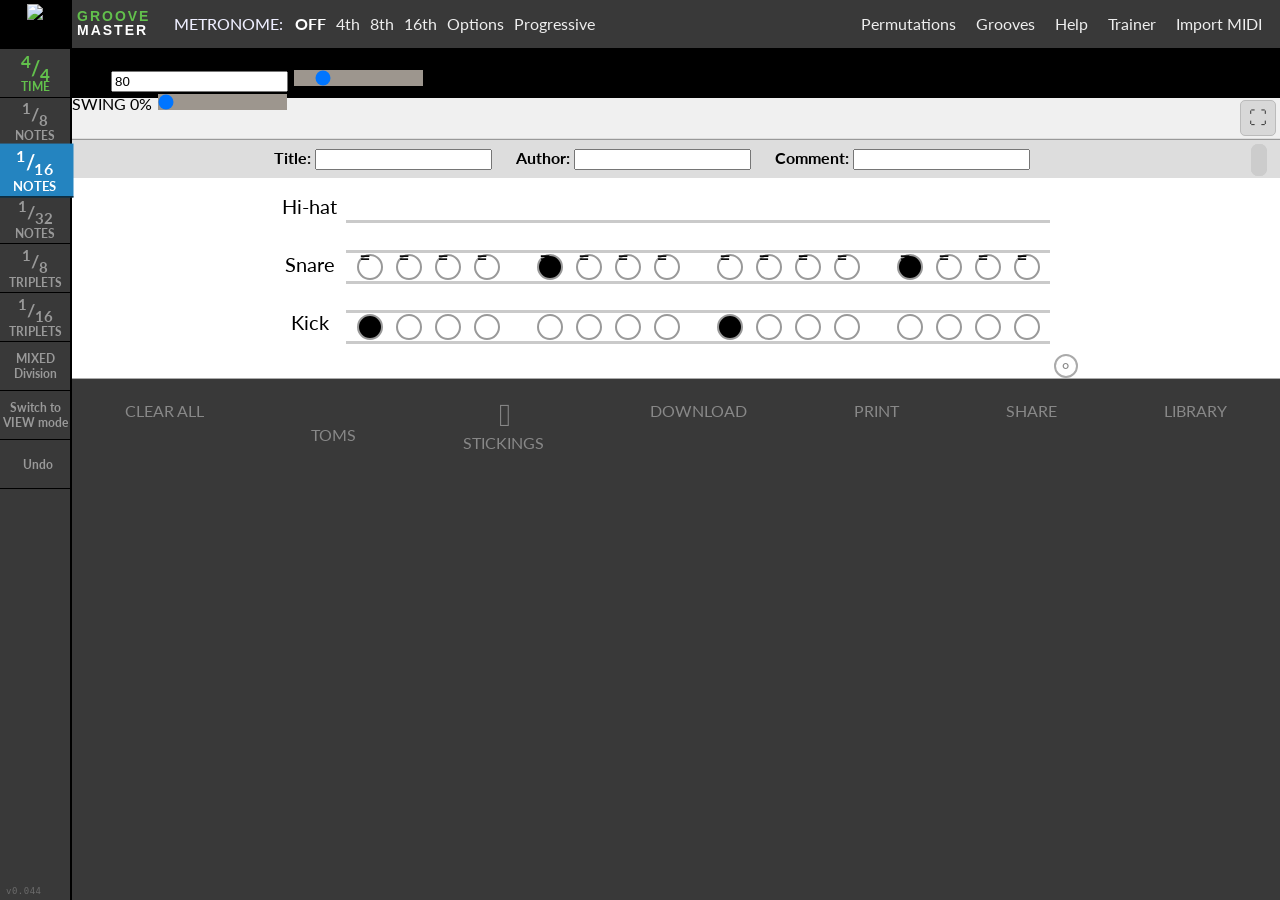
==== index.html @ 9c5792a3 "v0.044 - A-B button now visible next to close button" ====
<!DOCTYPE html>
<html unused_manifest="gscribe.manifest">
	<!-- HTML for the Groove Writer part of the Groove Scribe HTML application -->
	<!--Copyright 2015-2020 Lou Montulli, Mike Johnston  GPL V2.0 Please See LICENSE.txt for more details -->

    <head>
	<meta name="viewport" content="width=device-width, initial-scale=1.0">
		<title>Groove Scribe</title>

		<meta name="apple-mobile-web-app-capable" content="yes">
		<meta name="mobile-web-app-capable" content="yes">
		<link rel="icon" sizes="192x192" href="images/gscribe-icon-192.png">
		<link rel="icon" sizes="96x96" href="images/gscribe-icon-96.png">
		<link rel="apple-touch-icon" href="images/apple-touch-icon.png">

		<!--meta property="og:image" content="https://mikeslessons.com/groove/images/GScribe_Logo_on_orange.png"> -->
		<meta property="og:description" content="Groove Scribe allows drummers to easily create grooves, listen, share, print sheet music, and more. Use the Groove Scribe to create new grooves, figure out the groove to your favorite song, or write down the groove to your latest tune."/>
		<meta property="og:site_name" content="GrooveScribe at MikesLessons.com"/>

		<script>
			document.write('<meta property="og:image" content="https://gscribe-png-image.herokuapp.com/' + window.location.search + '">');
		</script>
		<meta property="og:image" content="https://mikeslessons.com/groove/images/GScribe_Logo_on_orange.png">

		<link rel="stylesheet" type="text/css" href="font-awesome/4.7.0/css/font-awesome.min.css">
		<link rel="stylesheet" type="text/css" href="css/share-button.min.css">
	    <link rel="stylesheet" type="text/css" href="css/groove_writer_orange.css">
		<link rel="stylesheet" type="text/css" href="css/groove_display_orange.css">
	<link rel="stylesheet" type="text/css" href="css/mobile_responsive.css">
	<link rel="stylesheet" type="text/css" href="css/groove_library.css">
	<link rel="stylesheet" type="text/css" href="css/ab_loop.css">
	<link rel="stylesheet" type="text/css" href="css/progressive_metro.css">
	<link rel="stylesheet" type="text/css" href="css/drum_trainer.css">
	<link rel="stylesheet" type="text/css" href="css/midi_import.css">
		<link href='https://fonts.googleapis.com/css?family=Lato:400,700,300' rel='stylesheet' type='text/css'>

		<!--   Other peoples JS libraries    -->
		<!-- <script src="./MIDI.js/js/MIDI/MIDI.JS.min.js" type="text/javascript"></script> -->
		<script src="./MIDI.js/js/MIDI/AudioDetect.js" type="text/javascript"></script>
		<script src="./MIDI.js/js/MIDI/LoadPlugin.js" type="text/javascript"></script>
		<script src="./MIDI.js/js/MIDI/Plugin.js" type="text/javascript"></script>
		<script src="./MIDI.js/js/MIDI/Player.js" type="text/javascript"></script>
		<script src="./MIDI.js/inc/DOMLoader.XMLHttp.js" type="text/javascript"></script>
		<script src="./MIDI.js/inc/jasmid/stream.js"></script>
		<script src="./MIDI.js/inc/jasmid/midifile.js"></script>
		<script src="./MIDI.js/inc/jasmid/replayer.js"></script>
		<script src="./MIDI.js/inc/Base64.js"></script>
		<script src="./MIDI.js/inc/base64binary.js"></script>

		<!-- script to render ABC to an SVG image -->
		<script type="text/javascript" src="./js/abc2svg-1.js"></script>

		<!-- script to convert SVG to PNGs for download -->
		<script type="text/javascript" src="./js/pablo.min.js"></script>

		<!-- script for sharing to social sites -->
		<script src="js/share-button.min.js"></script>


		<!-- Minified version: <script src="./js/groove_writer.min.js" type="text/javascript"></script> -->

		<!-- jsmidgen for generating a midi file -->
		<script src="./js/jsmidgen.js" type="text/javascript"></script>
		<!--   our custom JS  -->
		<script src="js/groove_writer.js"></script>
		<script src="js/groove_utils.js"></script>
		<script src="js/grooves.js"></script>
	<script src="js/better_sounds.js"></script>
	<script src="js/groove_library.js"></script>
	<script src="js/ab_loop.js"></script>
	<script src="js/progressive_metro.js"></script>
	<script src="js/drum_trainer.js"></script>
	<script src="js/midi_import.js"></script>

		<script type="text/javascript">
			/*jslint browser:true evil:true on:true */
			/*global GrooveWriter, grooves */
			// instantiate a global instance of the GrooveWriterClass.    This page only uses one
			var myGrooveWriter = new GrooveWriter();
			if (myGrooveWriter.myGrooveUtils.grooveDBAuthoring) {
				document.write('<link rel="stylesheet" type="text/css" href="css/grooveDB_authoring.css">');
			}
			if (myGrooveWriter.myGrooveUtils.debugMode) {
				document.write('<link rel="stylesheet" type="text/css" href="css/groove_debug.css">');
			}
		</script>

    </head>
    <body>

	<div id="GrooveWriter">
		<div class="nonPrintable">
			<div id="LeftHandNav">
				<span id="divisionButtonContainer">
					<span id="logoInSubdivision" class="left-button-content"><img src="images/GScribe_Logo_lone_g.svg"></span>
					<span class="left-button edit-block" id="timeLabel" onclick="myGrooveWriter.timeSigPopupOpen();"><span class="left-button-content"><span><span id="timeSigLabel" class="buttonFraction"><sup>4</sup>/<sub>4</sub></span><span id="timeSubLabel">TIME</span></span></span></span>
					<span class="left-button subdivision edit-block" id="subdivision_8ths"  onclick="myGrooveWriter.changeDivision(8);"><span class="left-button-content"><span><span class="buttonFraction"><sup>1</sup>/<sub>8</sub></span>NOTES</span></span></span>
					<span class="left-button subdivision edit-block" id="subdivision_16ths" onclick="myGrooveWriter.changeDivision(16);"><span class="left-button-content"><span><span class="buttonFraction"><sup>1</sup>/<sub>16</sub></span>NOTES</span></span></span>
					<span class="left-button subdivision edit-block" id="subdivision_32ths" onclick="myGrooveWriter.changeDivision(32);"><span class="left-button-content"><span><span class="buttonFraction"><sup>1</sup>/<sub>32</sub></span>NOTES</span></span></span>
					<span class="left-button subdivision edit-block" id="subdivision_12ths" onclick="myGrooveWriter.changeDivision(12);"><span class="left-button-content"><span><span class="buttonFraction"><sup>1</sup>/<sub>8</sub></span>TRIPLETS</span></span></span>
					<span class="left-button subdivision edit-block" id="subdivision_24ths" onclick="myGrooveWriter.changeDivision(24);"><span class="left-button-content"><span><span class="buttonFraction"><sup>1</sup>/<sub>16</sub></span>TRIPLETS</span></span></span>
					<span class="left-button subdivision edit-block" id="subdivision_48ths" onclick="myGrooveWriter.changeDivision(48);"><span class="left-button-content"><span>MIXED<br>Division</span></span></span>

					<script>
						if (!myGrooveWriter.myGrooveUtils.grooveDBAuthoring) {
							document.write('<span class="left-button" onclick="myGrooveWriter.swapViewEditMode();"><span class="left-button-content"><span id="view-edit-switch" >Switch to EDIT mode</span></span></span>');
						}
					</script>

					<script>
						if (myGrooveWriter.myGrooveUtils.is_touch_device()) {
							document.write('<span class="left-button edit-block" id="advancedEditAnchor" onclick="event.preventDefault(); myGrooveWriter.toggleAdvancedEdit()"><span class="left-button-content">Advanced Edit</span></span>');
						}
					</script>

					<span class="left-button edit-block" id="undoButton" onclick="myGrooveWriter.undoCommand();"><span class="left-button-content"><i class="fa fa-undo"></i>&nbsp;&nbsp;Undo</span></span>
				</span>

			</div>
			<div id="TopNav" class="fullWidthEle">
				<span id="logoTextUpperLeft"><span id="logoTextHTML"><span id="logoGroove">GROOVE</span><span id="logoMaster">MASTER</span></span></span>
				<span id="upperLeft">
					<span id="metronomeContainer">
						<span id="metronomeLabel">METRONOME:</span>
						<span class="metronomeButton" id="metronomeOff" onclick="myGrooveWriter.setMetronomeFrequency(0);">OFF</span>
						<span class="metronomeButton" id="metronome4ths" onclick="myGrooveWriter.setMetronomeFrequency(4);">4th</span>
						<span class="metronomeButton" id="metronome8ths" onclick="myGrooveWriter.setMetronomeFrequency(8);">8th</span>
						<span class="metronomeButton" id="metronome16ths" onclick="myGrooveWriter.setMetronomeFrequency(16);">16th</span>
						<span class="metronomeButton Options grooveDB_hidden" id="metronomeOptionsAnchor" onclick="myGrooveWriter.metronomeOptionsAnchorClick(event);">Options</span>
						<span class="metronomeButton" id="progressiveAnchor" onclick="window.ProgressiveMetronome && window.ProgressiveMetronome.togglePanel();">Progressive</span>
					</span>
				</span>
				<span id="upperRight">
					<span class="rightButtons grooveDB_hidden" id="permutationAnchor" onclick="myGrooveWriter.permutationAnchorClick(event);"><i class="fa fa-bars"></i> Permutations</span>
					<span class="rightButtons" id="groovesAnchor" onclick="myGrooveWriter.groovesAnchorClick(event);"><i class="fa fa-bars"></i> Grooves</span>
					<span class="rightButtons" id="helpAnchor" onclick="myGrooveWriter.helpAnchorClick(event);"><i class="fa fa-bars"></i> Help</span>
					<span class="rightButtons" id="trainerAnchor" onclick="window.DrumTrainer && window.DrumTrainer.toggle();"><i class="fa fa-graduation-cap"></i> Trainer</span>
					<span class="rightButtons" id="midiImportAnchor" onclick="window.MidiImport && window.MidiImport.toggle();"><i class="fa fa-file-audio-o"></i> Import MIDI</span>
				</span>
			</div>
			<div id="midiPlayer" class="fullWidthEle"><!-- space for the midiplayer to be attached by the javascript --></div>
		</div>

		<div id="RightHandContent">
			<div class="nonPrintable">

				<div id="PermutationOptions">
					<script type="text/javascript">
							var genHTML = "";
							genHTML += myGrooveWriter.HTMLforPermutationOptions();
							document.write(genHTML);
					</script>
				</div>
			</div>

			<div class="Printable">
				<!-- rendering area -->
				<div id="sheetMusicDiv" class="fullWidthEle">
					<div id="sheetTopBar">
						<div id="trainerNavBar" style="display:none;">
							<button id="trainerNavPrev" onclick="event.stopPropagation(); window.DrumTrainer && window.DrumTrainer.prev();" title="Previous exercise">&#9664;</button>
							<span id="trainerNavBadge">TRAINER</span>
							<span id="trainerNavLabel"></span>
							<button id="trainerNavNext" onclick="event.stopPropagation(); window.DrumTrainer && window.DrumTrainer.next();" title="Next exercise">&#9654;</button>
							<button id="trainerNavExit" onclick="event.stopPropagation(); window.DrumTrainer && window.DrumTrainer.exit();" title="Exit trainer">&#10005; Exit</button>
						</div>
						<div id="sheetTopBarRight">
							<button id="sheetFullscreenBtn" title="Full screen notation" onclick="(function(e){ e.stopPropagation(); var d=document.getElementById('sheetMusicDiv'); d.classList.toggle('sheet-fullscreen'); document.getElementById('sheetFullscreenBtn').textContent = d.classList.contains('sheet-fullscreen') ? '\u2715' : '\u26f6'; })(event)">&#x26f6;</button>
						</div>
					</div>
					<div id="svgTarget" class="svgTarget">
						<!-- space for the SVG sheet music to display -->
					</div>
				</div>
			</div>
			<div class="nonPrintable">

				<p class="warnings">Warnings:</p>
				<div class="warnings" id="diverr">
				</div>

				<div id="sheetMusicTextFields" class="fullWidthEle grooveDB_hidden edit-block">
					<span class="sheetMusicTextField"><b>Title:</b> <input class="sheetMusicInputField" id="tuneTitle" onchange="myGrooveWriter.refresh_ABC();" type="text"></span>
					<span class="sheetMusicTextField"><b>Author:</b> <input class="sheetMusicInputField" id="tuneAuthor" onchange="myGrooveWriter.refresh_ABC();"  type="text"></span>
					<span class="sheetMusicTextField"><b>Comment:</b> <input class="sheetMusicInputField" id="tuneComments" onchange="myGrooveWriter.refresh_ABC();"  type="text"></span>
					<span id='KeyButton'><input type="checkbox" class="hiddenCheckbox" id="showLegend" onclick="myGrooveWriter.refresh_ABC();"><label id="LegendLabel" for="showLegend"><i class="fa fa-key"></i></label></span>
				</div>

				<div id="musicalInput" class="fullWidthEle edit-block">
					<div id="measureContainer">
						<script type="text/javascript">
              var genHTML = "";
              var cur_measure;
              for (cur_measure = 1; cur_measure <= myGrooveWriter.numberOfMeasures(); cur_measure++) {
                genHTML += myGrooveWriter.HTMLforStaffContainer(cur_measure, (cur_measure - 1) * myGrooveWriter.notesPerMeasure());
              }
              document.write(genHTML);
              //console.log(genHTML);
						</script>
					</div>
				</div>


				<div id="bottomButtonRow" class="fullWidthEle">
					<span class="pageBottomButton edit-block" id="clearAllNotesButton" onclick="event.preventDefault(); myGrooveWriter.clearAllNotes();"><span class="bottomButtonIcon"><i class="fa fa-trash fa-2x"></i></span><span class="bottomButtonLabel">CLEAR ALL</span></span>
					<span class="pageBottomButton edit-block" id="showHideTomsButton" onclick="event.preventDefault(); myGrooveWriter.showHideToms(false, false);"><span class="bottomButtonIcon"><i id="icon-tom1" class="fa fa-circle"></i><i id="icon-tom2" class="fa fa-circle-o"></i><i id="icon-tom3" class="fa fa-circle-o"></i></span><span class="bottomButtonLabel">TOMS</span></span>
					<span class=" grooveDB_hidden pageBottomButton" id="stickingsButton" onclick="myGrooveWriter.stickingsAnchorClick();"><span class="bottomButtonLabel">STICKINGS</span></span>
					<span class=" grooveDB_hidden pageBottomButton" id="downloadButton" onclick="myGrooveWriter.DownloadAnchorClick();"><span class="bottomButtonIcon"><i class="fa fa-download fa-2x"></i></span><span class="bottomButtonLabel">DOWNLOAD</span></span>
					<span class=" grooveDB_hidden pageBottomButton" id="printButton" onclick="myGrooveWriter.printMusic();"><span class="bottomButtonIcon"><i class="fa fa-print fa-2x"></i></span><span class="bottomButtonLabel">PRINT</span></span>
					<span class=" grooveDB_hidden pageBottomButton" id="shareSaveButton" onclick="event.preventDefault(); myGrooveWriter.show_FullURLPopup();"><span class="bottomButtonIcon"><i class="fa fa-share fa-2x"></i></span><span class="bottomButtonLabel">SHARE</span></span>
					<span class="pageBottomButton" id="libraryButton" onclick="window.GrooveLibrary && window.GrooveLibrary.toggle();"><span class="bottomButtonIcon"><i class="fa fa-book fa-2x"></i></span><span class="bottomButtonLabel">LIBRARY</span></span>
				</div>

				<div id="midiTextOutput">
				</div>

				<span id="hiddenDescription">
					GrooveScribe allows drummers to easily create grooves, listen, share, print sheet music, and more.
					Use the GrooveScribe to create new grooves, figure out the groove to your favorite song,
					or write down the groove to your latest tune.
				</span>

				<!-- GrooveDB output area -->
				<div id="GrooveDB_MetaData" class="grooveDB_show" style="display:none;">
					<div id="grooveDBInstructions">
					This is the text that should be added to the GrooveDB for this groove.  <br>
					<b>Copy and paste it into the GrooveDB edit window </b>
					</div>
					<div>
					<textarea id="GrooveDB_source" class="fullWidthEle"></textarea>
					</div>
				</div>

				<div id="debugDisplayArea">
					<span id="undoStack"></span>
					<span id="redoStack"></span>
					<span id="URLSearchData"></span>
					<!-- ABC notation -->
					<A href="" id="showHideABC" onclick="event.preventDefault(); myGrooveWriter.ShowHideABCResults();">Show/Hide ABC Notation</a>

					<div id="ABC_Results">
						ABC Notation is used for rendering the music.  You can see what is being generated below.
						You can even edit it.  <br>
						NOTE: whenever the page is modified, the ABC Notation below will be overwritten automatically. <br>
						For more information about ABC Notation go here: <a href="http://abcnotation.com/">http://abcnotation.com/</a>
						<p></p>
						<textarea id="ABCsource" rows="10" cols="72" ></textarea>
						<br>
						<button type="button" onclick="myGrooveWriter.displayNewSVG();">Re-render the music</button>
						<button type="button" onclick="myGrooveWriter.saveABCtoFile();">Save ABC to file</button>
					</div>
					<span id="debugOutput"></span>
				</div>

				<div id="totalPlayTime">
				</div>
			</div>
		</div>


		<!-- context menu that will pop up over notes in advaced edit mode or right click -->
		<div class="noteContextMenu">
			<ul id="metronomeOptionsContextMenu" class="list">
				<li class="metronomeOptionsContextMenuItem" id="metronomeOptionsContextMenuSolo"      onclick='myGrooveWriter.metronomeOptionsMenuPopupClick("Solo");'  title="Just hear the metronome." >Solo</li>
				<li class="metronomeOptionsContextMenuItem" id="metronomeOptionsContextMenuSpeedUp"   onclick='myGrooveWriter.metronomeOptionsMenuPopupClick("SpeedUp");' title="Increase the tempo automatically" >Auto speed up</li>
				<li class="metronomeOptionsContextMenuItem" id="metronomeOptionsContextMenuCountIn"   onclick='myGrooveWriter.metronomeOptionsMenuPopupClick("CountIn");' title="One measure of metronome count in at the start" >Count it in</li>
				<li class="metronomeOptionsContextMenuItem" id="metronomeOptionsContextMenuOffTheOne" onclick='myGrooveWriter.metronomeOptionsMenuPopupClick("OffTheOne");' title="Click on the e, &, or a">Offset click</li>
				<!--
				<li id="metronomeOptionsContextMenuDropper"   onclick='myGrooveWriter.metronomeOptionsMenuPopupClick("Dropper")'  >Beat Dropper</li>
				-->
			</ul>
		</div>
		<div class="noteContextMenu">
			<ul id="metronomeOptionsOffsetClickContextMenu" class="list">
				<li class="metronomeOptionsOffsetClickContextMenuItem menuChecked" id="metronomeOptionsOffsetClickContextMenuOnThe1"   onclick='myGrooveWriter.metronomeOptionsMenuOffsetClickPopupClick("1");'>Start on "<b>1</b>"</li>
				<li class="metronomeOptionsOffsetClickContextMenuItem" id="metronomeOptionsOffsetClickContextMenuOnTheE"   onclick='myGrooveWriter.metronomeOptionsMenuOffsetClickPopupClick("E");'>Start on "<b>E</b>"</li>
				<li class="metronomeOptionsOffsetClickContextMenuItem" id="metronomeOptionsOffsetClickContextMenuOnTheAND" onclick='myGrooveWriter.metronomeOptionsMenuOffsetClickPopupClick("AND");'>Start on "<b>&amp;</b>"</li>
				<li class="metronomeOptionsOffsetClickContextMenuItem" id="metronomeOptionsOffsetClickContextMenuOnTheA"   onclick='myGrooveWriter.metronomeOptionsMenuOffsetClickPopupClick("A");'>Start on "<b>A</b>"</li>
				<li class="metronomeOptionsOffsetClickContextMenuItem" id="metronomeOptionsOffsetClickContextMenuOnTheROTATE"  onclick='myGrooveWriter.metronomeOptionsMenuOffsetClickPopupClick("ROTATE");'>Rotate through</li>
			</ul>
		</div>
		<div class="noteContextMenu">
			<ul id="metronomeOptionsOffsetClickForTripletsContextMenu" class="list">
				<li class="metronomeOptionsOffsetClickContextMenuItem menuChecked" id="metronomeOptionsOffsetClickContextMenuOnThe1Triplet"  onclick='myGrooveWriter.metronomeOptionsMenuOffsetClickPopupClick("1");'>Start on "<b>1</b>"</li>
				<li class="metronomeOptionsOffsetClickContextMenuItem" id="metronomeOptionsOffsetClickContextMenuOnTheTI" onclick='myGrooveWriter.metronomeOptionsMenuOffsetClickPopupClick("TI");'>Start on "<b>&amp;</b>"</li>
				<li class="metronomeOptionsOffsetClickContextMenuItem" id="metronomeOptionsOffsetClickContextMenuOnTheTA" onclick='myGrooveWriter.metronomeOptionsMenuOffsetClickPopupClick("TA");'>Start on "<b>A</b>"</li>
				<li class="metronomeOptionsOffsetClickContextMenuItem" id="metronomeOptionsOffsetClickContextMenuOnTheROTATE"   onclick='myGrooveWriter.metronomeOptionsMenuOffsetClickPopupClick("ROTATE");'>Rotate through</li>
			</ul>
		</div>
		<div class="noteContextMenu">
			<ul id="stickingContextMenu" class="list">
				<li onclick='myGrooveWriter.notePopupClick("sticking", "off");'>Off</li>
				<li onclick='myGrooveWriter.notePopupClick("sticking","right");'><b>R</b>ight</li>
				<li onclick='myGrooveWriter.notePopupClick("sticking","left");'><b>L</b>eft</li>
				<li onclick='myGrooveWriter.notePopupClick("sticking","both");'><b>R/L</b></li>
				<li onclick='myGrooveWriter.notePopupClick("sticking", "count");'>Count</li>
			</ul>
		</div>
		<div class="noteContextMenu">
			<ul id="hhContextMenu" class="list">
				<li onclick='myGrooveWriter.notePopupClick("hh", "off");'>Off</li>
				<li onclick='myGrooveWriter.notePopupClick("hh","normal");'>Hi-hat normal</li>
				<li onclick='myGrooveWriter.notePopupClick("hh","open");'>Hi-hat open</li>
				<!-- <li onclick='myGrooveWriter.notePopupClick("hh","close");'>Hi-hat closed</li> -->
				<li onclick='myGrooveWriter.notePopupClick("hh","accent");'>Hi-hat accent</li>
				<li onclick='myGrooveWriter.notePopupClick("hh","crash");'>Crash</li>
				<li onclick='myGrooveWriter.notePopupClick("hh","ride");'>Ride</li>
				<li onclick='myGrooveWriter.notePopupClick("hh","ride_bell");'>Ride Bell</li>
				<li onclick='myGrooveWriter.notePopupClick("hh","cow_bell");'>Cow Bell</li>
				<li onclick='myGrooveWriter.notePopupClick("hh","stacker");'>Stacker</li>
				<li onclick='myGrooveWriter.notePopupClick("hh","metronome_normal");'>Click</li>
				<li onclick='myGrooveWriter.notePopupClick("hh","metronome_accent");'>Click - accent</li>
			</ul>
		</div>
		<div class="noteContextMenu">
			<ul id="tom1ContextMenu" class="list">
				<li onclick='myGrooveWriter.notePopupClick("tom1", "off");'>Off</li>
				<li onclick='myGrooveWriter.notePopupClick("tom1", "normal");'>Tom Normal</li>
			</ul>
		</div>
		<div class="noteContextMenu">
			<ul id="tom4ContextMenu" class="list">
				<li onclick='myGrooveWriter.notePopupClick("tom4", "off");'>Off</li>
				<li onclick='myGrooveWriter.notePopupClick("tom4", "normal");'>Tom Normal</li>
			</ul>
		</div>
		<div class="noteContextMenu">
			<ul id="snareContextMenu" class="list">
				<li onclick='myGrooveWriter.notePopupClick("snare", "off");'>Off</li>
				<li onclick='myGrooveWriter.notePopupClick("snare", "normal");'>Snare Normal</li>
				<li onclick='myGrooveWriter.notePopupClick("snare", "accent");'>Snare Accent</li>
				<li onclick='myGrooveWriter.notePopupClick("snare", "ghost");'>Ghost Note</li>
				<li onclick='myGrooveWriter.notePopupClick("snare", "xstick");'>Cross Stick</li>
				<li onclick='myGrooveWriter.notePopupClick("snare", "buzz");'>Buzz Stroke</li>
				<li onclick='myGrooveWriter.notePopupClick("snare", "flam");'>Flam</li>
			</ul>
		</div>
		<div class="noteContextMenu">
			<ul id="kickContextMenu" class="list">
				<li onclick='myGrooveWriter.notePopupClick("kick", "off");'>Off</li>
				<li onclick='myGrooveWriter.notePopupClick("kick", "normal");'>Kick Normal</li>
				<li onclick='myGrooveWriter.notePopupClick("kick", "splash");'>Hi-hat foot</li>
				<li onclick='myGrooveWriter.notePopupClick("kick", "kick_and_splash");'>Kick &amp; Hi-hat foot</li>
			</ul>
		</div>
		<div class="noteContextMenu">
			<ul id="stickingsLabelContextMenu" class="list">
				<li onclick='myGrooveWriter.noteLabelPopupClick("stickings", "all_off");'>all <b>Off</b></li>
				<li onclick='myGrooveWriter.noteLabelPopupClick("stickings", "alternate");'>alternate <b>R</b>/<b>L</b></li>
				<li onclick='myGrooveWriter.noteLabelPopupClick("stickings", "all_right");'>all <b>R</b>s</li>
				<li onclick='myGrooveWriter.noteLabelPopupClick("stickings", "all_left");'>all <b>L</b>s</li>
				<li onclick='myGrooveWriter.noteLabelPopupClick("stickings", "all_count");'><b>C</b>ounts</li>
				<li onclick='myGrooveWriter.noteLabelPopupClick("stickings", "cancel");'>cancel</li>
			</ul>
		</div>
		<div class="noteContextMenu">
			<ul id="hhLabelContextMenu" class="list">
				<li onclick='myGrooveWriter.noteLabelPopupClick("hh", "all_off");'>all Hi-hats <b>Off</b></li>
				<li onclick='myGrooveWriter.noteLabelPopupClick("hh", "all_on");'>all Hi-hats <b>On</b></li>
				<li onclick='myGrooveWriter.noteLabelPopupClick("hh", "downbeats");'>downbeats</li>
				<li onclick='myGrooveWriter.noteLabelPopupClick("hh", "upbeats");'>upbeats</li>
				<li id='mute_hh_menu_item' onclick='myGrooveWriter.noteLabelPopupClick("hh", "mute");'>mute HH sound</li>
				<li onclick='myGrooveWriter.noteLabelPopupClick("hh", "cancel");'>cancel</li>
			</ul>
		</div>
		<div class="noteContextMenu">
			<ul id="tom1LabelContextMenu" class="list">
				<li onclick='myGrooveWriter.noteLabelPopupClick("tom1", "all_off");'>all Toms <b>Off</b></li>
				<li onclick='myGrooveWriter.noteLabelPopupClick("tom1", "all_on");'>all Toms <b>On</b></li>
				<li id='mute_tom1_menu_item' onclick='myGrooveWriter.noteLabelPopupClick("tom1", "mute");'>mute tom sound</li>
				<li onclick='myGrooveWriter.noteLabelPopupClick("tom1", "cancel");'>cancel</li>
			</ul>
		</div>
		<div class="noteContextMenu">
			<ul id="tom4LabelContextMenu" class="list">
				<li onclick='myGrooveWriter.noteLabelPopupClick("tom4", "all_off");'>all Toms <b>Off</b></li>
				<li onclick='myGrooveWriter.noteLabelPopupClick("tom4", "all_on");'>all Toms <b>On</b></li>
				<li id='mute_tom4_menu_item' onclick='myGrooveWriter.noteLabelPopupClick("tom4", "mute");'>mute tom sound</li>
				<li onclick='myGrooveWriter.noteLabelPopupClick("tom4", "cancel");'>cancel</li>
			</ul>
		</div>
		<div class="noteContextMenu">
			<ul id="snareLabelContextMenu" class="list">
				<li onclick='myGrooveWriter.noteLabelPopupClick("snare", "all_off");'>all Snares <b>Off</b></li>
				<li onclick='myGrooveWriter.noteLabelPopupClick("snare", "all_on");'>all <b>Accented</b></li>
				<li onclick='myGrooveWriter.noteLabelPopupClick("snare", "all_on_normal");'>all <b>Normal</b></li>
				<li onclick='myGrooveWriter.noteLabelPopupClick("snare", "all_on_ghost");'>all <b>Ghosts</b></li>
				<li id='mute_snare_menu_item' onclick='myGrooveWriter.noteLabelPopupClick("snare", "mute");'>mute snare sound</li>
				<li onclick='myGrooveWriter.noteLabelPopupClick("snare", "cancel");'>cancel</li>
			</ul>
		</div>
		<div class="noteContextMenu">
			<ul id="kickLabelContextMenu" class="list">
				<li onclick='myGrooveWriter.noteLabelPopupClick("kick", "all_off");'>all Kicks <b>Off</b></li>
				<li onclick='myGrooveWriter.noteLabelPopupClick("kick", "all_on");'>all Kicks <b>On</b></li>
				<li onclick='myGrooveWriter.noteLabelPopupClick("kick", "hh_foot_nums_on");'>HH foot #'s <b>On</b></li>
				<li onclick='myGrooveWriter.noteLabelPopupClick("kick", "hh_foot_ands_on");'>HH foot &'s <b>On</b></li>
				<li id='mute_kick_menu_item' onclick='myGrooveWriter.noteLabelPopupClick("kick", "mute");'>mute kick sound</li>
				<li onclick='myGrooveWriter.noteLabelPopupClick("kick", "cancel");'>cancel</li>
			</ul>
		</div>
		<div class="noteContextMenu">
			<ul id="permutationContextMenu" class="list">
				<li onclick='myGrooveWriter.permutationPopupClick("none");'><b>None</b></li>
				<li onclick='myGrooveWriter.permutationPopupClick("kick_16ths");'><b>Kick</b> Permutation</li>
				<li onclick='myGrooveWriter.permutationPopupClick("snare_16ths");'><b>Snare</b> Permutation</li>
			</ul>
		</div>
		<div class="noteContextMenu">
			<ul id="helpContextMenu" class="list">
				<li onclick='myGrooveWriter.helpMenuPopupClick("undo");'>Undo (Ctrl-Z)</li>
				<li onclick='myGrooveWriter.helpMenuPopupClick("redo");'>Redo (Ctrl-Y)</li>
				<li onclick='myGrooveWriter.helpMenuPopupClick("help");'>Help</li>
				<li onclick='myGrooveWriter.helpMenuPopupClick("about");'>About</li>
			</ul>
		</div>
		<div class="noteContextMenu">
			<ul id="stickingsContextMenu" class="list" style="width: 200px;">
				<li onclick='myGrooveWriter.stickingsShowHideToggle();'><b>Show or Hide stickings</b></li>
				<li onclick='myGrooveWriter.stickingsReverseRL();'><b>Reverse stickings R/L</b></li>
			</ul>
		</div>
		<div class="noteContextMenu">
			<ul id="downloadContextMenu" class="list" style="width: 200px;">
				<li onclick='myGrooveWriter.SVGSaveAs();'><b>Download SVG Images</b></li>
				<li onclick='myGrooveWriter.PNGSaveAs();'><b>Download PNG Images</b></li>
				<li onclick='myGrooveWriter.MIDISaveAs();'><b>Download MIDI file</b></li>
			</ul>
		</div>
		<div id="grooveListWrapper">
			<script>
				document.write(grooves.getGroovesAsHTML());
			</script>
		</div>

		<!-- dialog for the TIME label, hidden by default -->
		<div id="timeSigPopup">
			<div id="timeSigPopupTitle">Choose a Time Signature</div>
			<div id="timeSigPopupOptions">
			 <select id="timeSigPopupTimeSigTop">
			  <option value="2">2</option>
			  <option value="3">3</option>
			  <option selected value="4">4</option>
			  <option value="5">5</option>
			  <option value="6">6</option>
			  <option value="7">7</option>
			  <option value="8">8</option>
			  <option value="9">9</option>
			  <option value="10">10</option>
			  <option value="11">11</option>
			  <option value="12">12</option>
			  <option value="13">13</option>
			  <option value="14">14</option>
			  <option value="15">15</option>
			</select>
			<b id="timeSigPopupSlash">/</b>
			<select id="timeSigPopupTimeSigBottom">
			  <option selected value="4">4</option>
			  <option value="8">8</option>
			  <option value="16">16</option>
			</select>
			</div>
			<div id="timeSigPopupButtons">
			<button id="timeSigPopupCancel" onclick="myGrooveWriter.timeSigPopupClose('cancel');">Cancel</button>
			<button id="timeSigPopupOK" onclick="myGrooveWriter.timeSigPopupClose('ok');">Done</button>
			</div>
		</div>

		<!-- this is used by the share/save button, and is hidden by default -->
		<div id="fullURLPopup">
			<span id="fullURLPopupCloseButton" onclick="myGrooveWriter.close_FullURLPopup();"><i class="fa fa-lg fa-times-circle"></i></span>
			<div id="fullURLPopupTitle">Share Your Groove</div>
			<div id="fullURLPopupSubTitle">Use this URL to share or save this groove</div>
			<div id="fullURLPopupSubSubTitle">(You can also bookmark this page)</div>
			<div id="fullURLPopupCheckboxes">
				<span><label  id="shortURLLabel" class="fullURLPopupCheckboxLabel"><input type="checkbox" id="shortenerCheckbox" onchange="myGrooveWriter.shortenerCheckboxChanged();">Short URL</label></span>
				<span><label id="embedCodeLabel" class="fullURLPopupCheckboxLabel"><input type="checkbox" id="embedCodeCheckbox" onchange="myGrooveWriter.embedCodeCheckboxChanged();">Embed Code</label></span>
			</div>
			<div id="fullURLPopupTextFieldContainer"><input type="text" id="fullURLPopupTextField"></div>
			<br>
			<div id="shareButtonContainer">
				<button id="fullURLPopupCopyButton" onclick="myGrooveWriter.copyShareURLToClipboard();">&nbsp;<i class="fa fa-copy"></i> &nbsp;COPY&nbsp;</button>
				&nbsp; &nbsp; &nbsp;
				<share-button id="shareButton"></share-button>
			</div>
		</div>


		<!-- this is used by the metronome auto speed up option menu, and is hidden by default -->
		<div id="metronomeAutoSpeedupConfiguration">
			<div id="metronomeAutoSpeedupOutputText">
				Increase <span id="metronomeAutoSpeedupTempoIncreaseAmountOutput">5</span> bpm in
				<span id="metronomeAutoSpeedupTempoIncreaseIntervalOutput">2</span> min
			</div>
			<div id="metronomeAutoSpeedupConfigurationKeepIncreasing">
				<input type="checkbox" checked id="metronomeAutoSpeedUpKeepGoingForever"><label for="metronomeAutoSpeedUpKeepGoingForever">Keep increasing after the first interval</label>
			</div>
			<div id="metronomeAutoSpeedupConfigurationSliders">
				<div id="metronomeAutoSpeedupConfigurationAmountLable">Amount in BPM</div>
				<input type=range min=1 max=100 value=5 class="metronomeAutoSpeedUpRange" id="metronomeAutoSpeedupTempoIncreaseAmount" oninput="myGrooveWriter.updateRangeLabel(event, 'metronomeAutoSpeedupTempoIncreaseAmountOutput');">
				<div id="metronomeAutoSpeedupConfigurationIntervalLable">Interval in Minutes</div>
				<input type=range min=1 max=20 value=2 class="metronomeAutoSpeedUpRange" id="metronomeAutoSpeedupTempoIncreaseInterval" step="1" oninput="myGrooveWriter.updateRangeLabel(event, 'metronomeAutoSpeedupTempoIncreaseIntervalOutput');">
			</div>
			<div id="metronomeAutoSpeedupCloseButtonDiv">
				<button id="metronomeAutoSpeedupConfigurationCloseButton" onclick="myGrooveWriter.close_MetronomeAutoSpeedupConfiguration('ok');">Done</button>
			</div>
		</div>


		<script>
			// set up the page after it has fully loaded
			window.onload = function () { 'use strict';
				myGrooveWriter.runsOnPageLoad();   // Initialize the notes
			};
		</script>


	</div>

      <div id="gm-version">v0.044</div>
</body>
</html>
---- css/groove_writer_orange.css ----
/* this is for debugging layout issues - puts a red border around everything */
	/* body * { border: 1px solid red; }		 */
	DEBUG {
		border: 1px solid red;
	}
	body {
		/* Use GrooveWriter instead of body for easy embedding */
		margin: 0px;
		height: 100vh;
		background-color: #393939;
	}
	#GrooveWriter {
		/* tag surrounds entire app */
		/* Use the following CSS to move the app down so a nav bar can be inserted above */
		/* width and height can also be set here to fit within a page */
		/* carefully set the height since a vertical scroll bar will be added to the right hand
		 * content when the height of the content is more than the height specified here.
		 * Usually set the height to 100vh - (the height of the top nav)
		 */
		position: relative;
		background-color: #393939;
		//background-color: #DDD;
		width: 100%;
		min-width: 800px;
		/* to embed, add your header height here.  Replace 0px with your header height */
		//height: 100%;
		font: 100%/normal 'Lato', Calibri, sans-serif;

	}
	.fullWidthEle {
		max-width: 100%;
	}
	.warnings {
		font-family: monospace;
		display: none;
	}

	.Printable {
		display: block;
	}
	.nonPrintable {
		display: block;
	}
	#LeftHandNav {
		width: 70px;
		height: 100%;
		position: fixed;
		/position: absolute;
		#top: 111px;
		top: 0px;
		left: 0px;
		border-right: 2px solid #000;
		background: #393939;
		z-index: 999;
	}
	#TopNav {
		position: fixed;
		/position: relative;
		#top: 111px;
		top: 0px;
		left: 0px;
		z-index: 998;
		width: calc(100% - 72px);
		margin-left: 72px;
		height: 48px;  /* total 48 */
		border-bottom: 1px solid #000;
		background: var(--header-bg-color);
		background: linear-gradient(to right, var(--header-bg-start-color), var(--header-bg-end-color));
		display: block;
	}
	#midiPlayer {  /* more #midiPlayer css in groove_display.css */
		background: #000;
		width: calc(100% - 72px);
		height: 48px;
		position: fixed;
		#top: 160px;
		top: 49px;
		/position: relative;
		left: 72px;
		z-index: 999;
		border-bottom: 1px solid #000;
	}
	#RightHandContent {
		position: relative;
		#top: 209px;
		top: 98px;
		left: 72px;
		height: calc(100% - 98px);
		width: calc(100% - 72px);
		overflow-y: auto;
	}
	#logoTextUpperLeft {
		padding: 9px 10px 6px 5px;
		display: inline-block;
	}
	#logoTextUpperLeft img {
		height: 30px;
	}
	#upperLeft  {
		margin-top: 12px;
		display: inline-block;
		white-space: nowrap;
		vertical-align: top;
	}
	#upperRight {
		margin-top: 12px;
		display: inline-block;
		float: right;
		margin-right: 10px;
		white-space: nowrap;
		vertical-align: top;
	}

	#divisionButtonContainer {

	}
	#metronomeContainer {
	}
	#metronomeLabel {
		display: inline-block;
		height: 20px;
		font-weight: 500;
		margin: 0px 5px 0px 10px;
		text-align: center;
		color: #EEF;
	}
	.metronomeButton, .rightButtons {
		padding: 2px;
		cursor: pointer;
		display: inline-block;
		/background: #0071ad;
		color: #EEE;
		border: 0px solid #00B;
		text-align: center;
		border-radius: 20px;
		/width: 50px;
		margin: 0px 1px;
		height: 20px;
		transition: all .1s ease-in-out;
	}
	.rightButtons {
		margin: 0px 6px;
	}
	.metronomeButton:hover, .rightButtons:hover, .metronomeButton.selected:hover, .rightButtons.selected:hover, .rightButtons.buttonSelected:hover {
		/color: #3b5166;
		font-weight: 700;
		transform: scale(1.05);
	}
	.metronomeButton.options {
		width: 75px;
	}
	.metronomeButton.buttonSelected, .metronomeButton.selected, .rightButtons.buttonSelected {  /* is a button and is selected */
		color: #FFF;
		font-weight: 700;
		/background: #68c2ff;
	}

	#logoInSubdivision {
		background-color: #000;
	}
	#logoInSubdivision img {
		height: 40px;
	}
	.left-button {
		display: block;
		color: #999999;
		cursor: pointer;
	}
	.left-button-content {
		display: block;
		cursor: pointer;
		font-size: 12px;
		font-weight: bold;
		height: 48px;
		border-bottom: 1px solid #000;
		text-align: center;
		vertical-align: middle;
		display: -webkit-flex;
		display: flex;
		align-items: center;
		-webkit-align-items: center;
		justify-content: center;
		-webkit-justify-content: center;
		transition: all .1s ease-in-out;
	}
	#timeLabel {
		height: 48px;  /* Override from above */
	}
	#timeSigLabel {
		color: #62C04C;
		font-size: 20px;
		margin-bottom: -5px;
	}
	#timeSubLabel {
		color: #62C04C;
		font-size: 12px;
	}
	.left-button.disabled, .left-button.disabled:hover {
		color: #000;
		background-color: #393939;
	}
	.left-button.buttonSelected, .left-button.buttonSelected:hover {  /* is subdivision and is selected */
		background: #2484C0;
		color: #FFF;
		cursor: auto;
		transform: scale(1.1);
	}
	.myButton:hover, .left-button:hover {
	   border-top-color: #28597a;
	   background: #555555;
	   color: #ccc;
	   transform: scale(1.05);
	 }
	.myButton:active, .left-button:active  {
	   border-top-color: #1b435e;
	   background: #1b435e;
    }
	.buttonFraction {  /* The number above "triplet" in the .subdivision 1/4, 1/8, etc */
		display: block;
		font-size: 18px;
	}
	#advancedEditAnchor.buttonSelected {
		background: #009ffa;
		color: #FFF;
		font-size: 14px;
	}
	.buttonText {
	}
	#undoButton {
		font-size: 14px;
	}
	#NotationLine {
		height: 35px;
		text-align: center;
		padding-top: 13px;
		border-bottom:1px solid #AAA;
		background-color: #DDD;

	}
	#NotationLabel {
		display: inline-block;
		margin:auto;
		font-size: 20px;
		font-weight: bold;
		text-align: center;
		padding-left: 62px;
	}
	#KeyButton {
		float: right;
		padding-right: 5px;
		font-size: 18px;
		text-align: right;
	}
	#hiddenDescription {
		display: none;
	}
	#musicalInput {
		width: 100%;
		background: #FFF;
		overflow-x: auto;
		overflow-y: hidden;
		border-bottom: 1px solid #AAA;
		text-align: center;
		white-space: nowrap;
	}
	@media only screen and (orientation: portrait) {
		#musicalInput {
			white-space: normal;
			/* wrap down on portait mode displays,
			 *	don't wrap in landscape mode
			 */
		}
	}
	#musicalInput.expanded {
		max-width: 5000px !important;
	}
	#measureContainer {
		margin-left: auto;
		margin-right: auto;
	}
	.staff-container {
		/margin-left: 2px;
		/margin-top: 2px;
		margin-right: -3px;
		margin-bottom: 0px;
		display: inline-block;
		background: #FFFFFF;
		text-align: left;
		white-space: nowrap;
	}
	.notes-row-container {
		display: inline-block;
	}
	.heading1 {
		font-size: 30px;
		font-weight: bold;
	}
	.line-labels {
		display: inline-block;
		vertical-align: top;
		width: 80px;
		font-size: 20px;
		display: table-cell;
	}
	.stickings-label {
		display: none;
		height: 25px;
		background: #f7f1cf;
		color: #000;
		padding-top: 9px;
		padding-left: 1px;
		font-size: 12px;
		cursor: pointer;
		text-align: center;
	}
	.hh-label {
		display: block;
		white-space:nowrap;
		margin-top: 16px;
		margin-left: 8px;
		cursor: pointer;
		text-align: center;
	}
	#tom1-label {
		display: block;
		white-space:nowrap;
		margin-top: 5px;
		margin-left: 8px;
		cursor: pointer;
		text-align: center;
		visibility: hidden;
	}
	.snare-label {
		margin-top: 5px;
		margin-left: 8px;
		cursor: pointer;
		text-align: center;
	}
	#tom4-label {
		display: block;
		white-space:nowrap;
		margin-top: 5px;
		margin-left: 8px;
		cursor: pointer;
		text-align: center;
		visibility: hidden;
	}
	.kick-label {
		margin-top: 5px;
		margin-left: 8px;
		cursor: pointer;
		text-align: center;
	}
	.stickings-label:hover {
		color: var(--highlight-color);
	}
	.hh-label:hover, .snare-label:hover, .kick-label:hover {
		color: var(--highlight-color);
	}
	.music-line-container {
		display: inline-block;
		/top: 30px;
		z-index: 3;
		display: table-cell;
	}
	.notes-container {
		font-family:  Times New Roman;  /* parens around snare ghost note, R for Ride */
		position: relative;
		z-index: 4;
	}
	.stickings-container {
		display: none;
		height: 32px;
		background: #f7f1cf;
		border: 1px solid transparent;
		margin-top: 0px;
		white-space:nowrap;
		-moz-user-select: none;
		-webkit-user-select: none;
		-ms-user-select: none;
	}
	.background-highlight-container {
		position: absolute;
		height: 190px;
		white-space:nowrap;
		border: 1px solid transparent;
	}
	.hi-hat-container {
		height: 42px;
		white-space:nowrap;
		border: 1px solid transparent;
		-moz-user-select: none;
		-webkit-user-select: none;
		-ms-user-select: none;
	}
	#tom1-container {
		height: 28px;
		white-space:nowrap;
		border: 1px solid transparent;
		-moz-user-select: none;
		-webkit-user-select: none;
		-ms-user-select: none;
		visibility: hidden;
	}
	.snare-container {
		border: 1px solid transparent;
		height: 28px;
		white-space:nowrap;
		-moz-user-select: none;
		-webkit-user-select: none;
		-ms-user-select: none;
	}
	#tom4-container {
		height: 28px;
		white-space:nowrap;
		border: 1px solid transparent;
		-moz-user-select: none;
		-webkit-user-select: none;
		-ms-user-select: none;
		visibility: hidden;
	}
	.kick-container {
		border: 1px solid transparent;
		height: 56px;
		white-space:nowrap;
		-moz-user-select: none;
		-webkit-user-select: none;
		-ms-user-select: none;
	}
	.staff-line-1{
		position: absolute; top: 42px;
		width:100%;
		height:0px;
		border-top:3px solid #cacaca;
	}
	.staff-line-2{
		position: absolute; top: 72px;
		width:100%;
		height:0px;
		border-top:3px solid #cacaca;
	}
	.staff-line-3{
		position: absolute; top: 103px;
		width:100%;
		height:0px;
		border-top:3px solid #cacaca;
	}
	.staff-line-4{
		position: absolute; top: 132px;
		width:100%;
		height:0px;
		border-top:3px solid #cacaca;
	}
	.staff-line-5{
		position: absolute; top: 163px;
		width:100%;
		height:0px;
		border-top:3px solid #cacaca;
	}
	.sticking {
		display: inline-block;
		position: relative;
		border: 1px solid;
		border-color: transparent;
		width: 29px;
		height: 100%;
		margin-right: 2px;
		margin-left: 2px;
		margin-bottom: 0;
	}
	.bg-highlight {
		display: inline-block;
		width: 35px;
		height: 192px;
	}
	.hi-hat {
		display: inline-block;
		position: relative;
		border: 1px solid;
		border-color: transparent;
		width: 29px;
		height: 100%;
		margin-right: 2px;
		margin-left: 2px;
	}
	.tom {
		display: inline-block;
		position: relative;
		border: 1px solid;
		border-color: transparent;
		width: 29px;
		height: 100%;
		margin-right: 2px;
		margin-left: 2px;
	}
	.snare {
		display: inline-block;
		position: relative;
		border: 1px solid;
		border-color: transparent;
		width: 29px;
		height: 100%;
		margin-right: 2px;
		margin-left: 2px;
	}
	.kick {
		display: inline-block;
		position: relative;
		border: 1px solid;
		border-color: transparent;
		width: 29px;
		height: 100%;
		margin-right: 2px;
		margin-left: 2px;
	}
	.note_part {  /* all the following note segments also share class .note_part */
	}
	.sticking_right {
		position: absolute; top: 0px; left: 6px;
		font-size: 24px;
		color: #CCCCCC;
		cursor: pointer;
	}
	.sticking_left {
		position: absolute; top: 0px; left: 6px;
		font-size: 24px;
		color: #CCCCCC;
		cursor: pointer;
	}
	.sticking_both {
		position: absolute; top: 5px; left: 0px;
		font-size: 18px;
		color: transparent;
		cursor: pointer;
	}
	.sticking_count {
		position: absolute; top: 0px; left: 6px;
		font-size: 24px;
		color: transparent;
		cursor: pointer;
	}
	.hh_crash {
		position: absolute; top: 19px; left: 5px;
		font-size: 20px;
		color: transparent;
		cursor: pointer;
	}
	.hh_ride {
		position: absolute; top: 18px; left: 6px;
		font-size: 20px;
		color: transparent;
		cursor: pointer;
	}
	.hh_ride_bell {
		position: absolute; top: 18px; left: 6px;
		font-size: 20px;
		color: transparent;
		cursor: pointer;
	}
	.hh_cow_bell {
		position: absolute; top: 18px; left: 6px;
		font-size: 20px;
		color: transparent;
		cursor: pointer;
	}
	.hh_stacker {
		position: absolute; top: 17px; left: 5px;
		font-size: 20px;
		color: transparent;
		cursor: pointer;
	}
	.hh_metronome_normal {
		position: absolute; top: 17px; left: 5px;
		font-size: 20px;
		color: transparent;
		cursor: pointer;
	}
	.hh_metronome_accent {
		position: absolute; top: 17px; left: 5px;
		font-size: 20px;
		color: transparent;
		cursor: pointer;
	}
	.hh_cross {
		position: absolute; top: 15px; left: 5px;
		font-size: 24px;
		color: #CCCCCC;
		cursor: pointer;
	}
	.hh_open {
		position: absolute; top: 3px; left: 9px;
		font-size: 13px;
		color: transparent;
	}
	.hh_close {
		position: absolute; top: 3px; left: 9px;
		font-size: 13px;
		color: transparent;
		float:left;
	}
	.hh_accent {
		position: absolute; top: 0px; left: 11px;
		font-size: 20px;
		color: transparent;
		float:left;
	}
	.unmuteHHButton, .unmuteSnareButton, .unmuteKickButton, .unmuteTom1Button, .unmuteTom4Button {
		display: inline-block;
		display: none;
		position: relative;
		border: 1px solid;
		border-color: transparent;
		vertical-align: top;
		width: 29px;
		height: 100%;
		margin-right: 2px;
		margin-left: 2px;
		cursor: pointer;
	}
	.unmuteHHButton:hover, .unmuteSnareButton:hover, .unmuteKickButton:hover, .unmuteTom1Button:hover, .unmuteTom4Button:hover {
		opacity: .6;
	}
	.unmuteHHStack {
		margin-top: 9px;
	}
	.unmuteStack {
		margin-top: -3px;
	}
	.tom_circle {
		position: absolute; top: 1px; left: 3px;
		width:90%;
		height:20px;
		width: 20px;
		background: #FFF;
		border: 2px solid;
		border-color: #999;
		border-radius: 30px;
		cursor: pointer;
	}
	.dot_in_snare_ghost_note {
		font-size: 14px;
		position: relative; top: -1px; left: 0px;
	}
	.snare_ghost {
		position: absolute; top: -4px; left: 1px;
		font-size: 26px;
		line-height: 30px;
		color: transparent;
		cursor: pointer;
	}
	.snare_circle {
		position: absolute; top: 0px; left: 2px;
		width:90%;
		line-height: 20px;
		height:22px;
		width: 22px;
		background: #FFF;
		border: 2px solid;
		border-color: #999;
		border-radius: 30px;
		cursor: pointer;
	}
	.snare_accent {
		position: absolute; top: 5px; left: 11px;
		line-height: 15px;
		font-size: 15px;
		color: transparent;
		cursor: pointer;
	}
	.snare_xstick {
		position: absolute; top: -5px; left: 3px;
		font-size: 30px;
		color: transparent;
		cursor: pointer;
	}
	.snare_buzz {
		position: absolute; top: 0px; left: 3px;
		font-size: 22px;
		color: transparent;
		cursor: pointer;
	}
	.snare_flam {
		position: absolute; top: -2px; left: -2px;
		font-size: 25px;
		color: transparent;
		cursor: pointer;
	}
	.snare_drag {
		position: absolute; top: -2px; left: -2px;
		font-size: 25px;
		color: transparent;
		cursor: pointer;
	}
	.kick_circle {
		position: absolute; top: 0px; left: 2px;
		height: 22px;
		width: 22px;
		background: #FFF;
		border: 2px solid #999;
		border-radius: 40px 40px 40px 40px;
		cursor: pointer;
	}

	.kick_splash {
		position: absolute; top: 24px; left: 3px;
		font-size: 30px;
		color: transparent;
		cursor: pointer;
	}
	.opening_note_space {
		display: inline-block;
		width:1px;
		height:1px;
		background: transparent;
	}
	.end_note_space {
		display: inline-block;
		width:1px;
		height:1px;
		background: transparent;
	}
	.space_between_note_groups {
		display: inline-block;
		width:20px;
		height:1px;
		background: transparent;
	}
	#addMeasureButton {
		vertical-align: top;
		display: inline-block;
		color: var(--highlight-color-on-white);
		cursor: pointer;
		font-size: 40px;
		padding-top: 2px;
		margin-top: 73px;
	}

	.closeMeasureButton {
		vertical-align: top;
		display: inline-block;
		margin-top: 3px;
		cursor: pointer;
		color: var(--highlight-color-on-white);
	}
	.closeMeasureButton:hover, #addMeasureButton:hover {
		color: #000;
	}
	#permutationAnchor {
		color: #555;
	}
	#permutationAnchor.enabled {
		color: #EEE;
	}
	#PermutationOptions.displayed {
		padding: 3px 0px 0px 10px;
		//margin-bottom: -20px;
		background-color: #DDD;
	}
	#PermutationOptionsHeader {
		/margin-left: 22px;
		font-size: 18px;
		font-weight:bold;
	}
	.PermutationOptionWrapper {
		display: table;
		border-collapse: collapse;
	}
	.PermutationOptionGroup{
		display: table-row;
		border-bottom: 1px solid #999;
	}
	.PermutationOptionGroup:last-child{
		border-bottom: 0px solid #999;
	}
	.PermutationOption{
		height: 20px;
		display: table-cell;
		padding-right: 15px;
		/border-top: 1px solid #999;
		/border-bottom: 1px solid #999;
	}
	.PermutationSubOption{
		display: table-cell;
		padding-right: 15px;
		/border-top: 1px solid #999;
		/border-bottom: 1px solid #999;
	}
	#permutationType {
		margin-top: 10px;
	}
	#noteInstructions {
		font-size: 120%;
		font-weight: bold;
		margin-top: 14px;
		margin-left: 25px;
	}
	#exportMidi {
	}
	#showHideABC {
		display: none;
	}
	#ABC_Results {
		display: none;
	}
	#sheetMusicDiv {
		background: #FFF;
	}
	.svgTarget {
		background: #FFF;
	}

	/* override the normal 100% width that is in groove_display for editing */
	#RightHandContent .svgTarget svg {
		margin-left: 5%;
		margin-right: 5%;
		width: 90%;
		/* height: auto; */
	}

	#sheetMusicTextFields {
		border-top: 1px solid #999;
		padding: 8px 0px;
		text-align: center;
		display: -webkit-flex;
		display: flex;
		justify-content: space-around;
		-webkit-justify-content: space-around;
		background-color: #DDD;
	}
	.sheetMusicTextField {
		margin: 0px 10px;
	}
	.sheetMusicInputField {

	}
	/* Context Menu */
	.noteContextMenu {

	}
	#permutationContextMenu, #helpContextMenu, #metronomeOptionsContextMenu, #metronomeOptionsOffsetClickContextMenu {
		position: fixed;
		top: 0px;
		right: 0px;
	}
	.metronomeOptionsContextMenuItem:before, .metronomeOptionsOffsetClickContextMenuItem:before {
		font-family: FontAwesome;
		content: "\00a0";  /* blank space */
		letter-spacing: 17px;
	} /* unchecked icon */
	.menuChecked:before {
		font-family: FontAwesome;
		content: "\f00c";
		letter-spacing: 5px;
	} /* checked icon */
	.noteContextMenu>ul.list  {
		display: none;
		position:fixed; left:30px; top:-30px; z-index:999;
		width:150px;
		margin:0; padding:0px; list-style:none;
		background: #eeeeee;
		color: #000;
		border: 1px solid #393939;
		list-style:none;
	}
	.noteContextMenu>ul.list li {
		padding:10px;
		border-bottom: solid 1px #393939;
		text-decoration: none;
	}
	.noteContextMenu>ul.list li:hover, ul.list a:hover {
		background: #cccccc;
	}
	.noteContextMenu>ul.list li:last-child {
		border:none;
	}
	#grooveListWrapper {
		display: none;
		position: fixed;
		z-index: 999;
		top: 0px;
		right: 0px;
		width: 300px;
		height: 300px;
		overflow: auto;
		background: #eeeeee;
		border: 1px solid #393939;
	}
	.grooveListUL {
		margin:0; padding:0px; list-style:none;
		background:#eeeeee;
		color: #000;
	}
	.grooveListHeaderLI {
		padding:15px;
		background: var(--highlight-color);
		font-size: 18px;
		font-weight: bold;
	}
	.grooveListLI {
		padding: 10px;
		padding-left: 15px;
		border-bottom: solid 1px #393939;
	}
	.grooveListLI:hover {
		background: #cccccc;
	}
	hr {
		width: 795px;
		margin-left: 0px;
	}

	#ABCSource {
		font-family: monospace;
		font-size: 14px;
	}
	#fullURLPopup, #metronomeAutoSpeedupConfiguration, #timeSigPopup {
		/visibility: hidden;
		display: none;
		position:absolute; left:300px; top:250px; z-index:999;
		background-color: #FFF;
		width: 400px;
		padding: 10px;
		border: solid 2px #999;
		border-radius: 5px;
	}
	#timeSigPopup {
		font-size: 24px;
	}
	#timeSigPopupBeta {
		text-align: center;
		margin-top: 8px;
		margin-bottom: 30px;
		color: #CC0000;
	}
	#timeSigPopupTitle {
		text-align: center;
		margin-top: 8px;
		margin-bottom: 30px;
	}
	#timeSigPopupOptions {
		text-align: center;
	}
	#timeSigPopupTimeSigTop, #timeSigPopupTimeSigBottom {
		font-size: 24px;
		font-weight: 500;
		color: #666;
		background-color: #EEE;
		vertical-align: top;
		padding-left: 20px;
		width: 80px;
	}
	#timeSigPopupSlash {
		font-size: 24px;
		margin: 0px 10px;
	}
	#timeSigPopupCancel {
		font-size: 16px;
		font-weight: 500;
		background: #FFF;
		color: #CCC;
		border: 0px;
		border-radius: 5px;
		padding: 5px 10px;
	}
	#timeSigPopupOK {
		font-size: 16px;
		font-weight: 500;
		background: var(--highlight-color);
		color: #FFF;
		border: 0px;
		border-radius: 5px;
		padding: 5px 10px;
	}
	#timeSigPopupButtons {
		margin-top: 30px;
		text-align: center;
	}
	#fullURLPopupCloseButton {
		font-size: 100%;
		float: right;
		cursor: pointer;
	}
	#fullURLPopupCloseButton:hover {
		color: #444;
	}
	#fullURLPopupTitle {
		font-size: 18px;
		font-weight: 700;
		text-align: center;
	}
	#fullURLPopupSubTitle {
		color: var(--highlight-color);
		font-size: 14px;
		font-weight: 700;
		text-align: center;
	}
	#fullURLPopupSubSubTitle {
		font-size: 12px;
		text-align: center;
	}
	#fullURLPopupCheckboxes {
		display: -webkit-flex;
		display: flex;
		width: 300px;
		margin: 10px auto;
		justify-content: space-around;
		-webkit-justify-content: space-around;
	}
	.fullURLPopupCheckboxLabel {
		font-size: 12px;
	}
	.fullURLPopupCheckboxLabel input[type="checkbox"] {
		vertical-align: middle;
	}
	#fullURLPopupTextFieldContainer {
		margin: 0px auto;
		width: 366px;
	}
	#fullURLPopupTextField {
		width: 350px;
		padding: 8px;
		background: #ffe9b7;
		border: 0px;
		border-radius: 5px;
		text-align: center;
	}
	#fullURLPopupCopyButton {
		font-size: 16px;
		font-family: Lato,sans-serif;
		font-weight: 700;
		color: #000;
		border: 0px;
		border-radius: 5px;
		padding: 5px 10px;
	}
	#shareButtonContainer {
		text-align: center;
	}
	#shareButton {
	}
	.sharer-0::before {
		top: 7px;
	}
	.sharer-0 label {
		background: var(--highlight-color) !important;
		color: #FFF !important;
	}
	.metronomeAutoSpeedupInputRow {
		vertical-align: text-bottom;
	}
	#metronomeAutoSpeedupConfigurationSliders {
		width: 370px;
		margin: 0px auto;
	}
	#metronomeAutoSpeedupTempoIncreaseAmount, #metronomeAutoSpeedupTempoIncreaseInterval {
		background: var(--highlight-color);
		width: 365px;
	}
	#metronomeAutoSpeedupOutputText {
		font-size: 25px;
		text-align: center;
	}
	#metronomeAutoSpeedupTempoIncreaseAmountOutput, #metronomeAutoSpeedupTempoIncreaseIntervalOutput {
		color: var(--highlight-color);
		font-weight: 700;
	}
	#metronomeAutoSpeedupConfigurationAmountLable, #metronomeAutoSpeedupConfigurationIntervalLable {
		font-size: 12px;
	}
	#metronomeAutoSpeedupConfigurationKeepIncreasing {
		font-size: 12px;
		color: var(--highlight-color);
		text-align: center;
		vertical-align: middle;
		margin-bottom: 10px;
	}
	#metronomeAutoSpeedupCloseButtonDiv {
		text-align: center;
		margin-top: 15px;
	}
	#metronomeAutoSpeedupConfigurationCloseButton {
		font-size: 16px;
		font-weight: 500;
		background: var(--highlight-color);
		color: #FFF;
		border: 0px;
		border-radius: 5px;
		padding: 5px 10px;
	}
	#showHideSecondMeasureButton {
	}
	#stickingsButton {
	}
	#stickingsButton:before  {
		font-family: FontAwesome;
		font-size: 2em;
		letter-spacing: -3px;
		content: "\f065";
		line-height: 32px;
	}
	#stickingsButton.ClickToHide:before {
		font-family: FontAwesome;
		font-size: 2em;
		letter-spacing: -3px;
		content: "\f066";
		line-height: 32px;
	}
	#printButton {
	}
	#downloadButton {
	}
	#shareSaveButton {
	}
	.centeringSpace {
		/margin-right: 5%;
		/margin-left: 5%;
	}
	button {
		cursor: pointer;
	}


	input[type=checkbox]:checked  + label {
		color: #000;
		cursor: pointer;
	}
	input[type=checkbox]:not(:checked) + label {
		color: #888;
		cursor: pointer;
	}
	#totalPlayTime {
		z-index: 999;
		position: fixed;
		bottom: 3px;
		right: 3px;
		margin-right: 20px;
		color: var(--highlight-color);
	}
	.totalTimeNum {
		color: #EEE;
	}
	.myCheckbox {
		display:none;
	} /* to hide the checkbox itself */
	.myCheckbox + label:before
	{
		font-family: FontAwesome;
		display: inline-block;
	 /* content: "\f096";  /* uncheck box */
		content: "\00a0";  /* blank space */
		letter-spacing: 17px;
	} /* unchecked icon */
	.myCheckbox:checked + label:before
	{
		content: "\f00c";
		letter-spacing: 5px;
	} /* checked icon */
	.hiddenCheckbox {
		/* checkbox for the key (legend) */
		visibility: hidden;
	}
	#LegendLabel {
		border: 1px solid #CCC;
		padding: 3px 7px 5px 7px;
		border-radius: 7px;
		background: #CCC;
		margin-right: 8px;
	}
	#GrooveDB_source {
		width: calc(100% - 6px);
		height: 280px;
	}
	#bottomButtonRow {
		padding: 20px 0px;
		background: #393939;
		text-align: center;
		color: #888888;
		display: -webkit-flex;
		display: flex;
		justify-content: space-around;
		-webkit-justify-content: space-around;
	}
	.pageBottomButton {
		display: inline-block;
		margin: 0px 20px;
	}
	.pageBottomButton:hover {
		cursor: pointer;
		color: #FFF;
	}
	.bottomButtonIcon {
		display:block;
	}
	.bottomButtonLabel {
		margin-top: 2px;
		display: block;
	}
	.edit-block {
		display: none;
	}
	/*  3 circles make up the tom icon.  Position them */
	#icon-tom1 {
		font-size: 16px;
		margin-top: 16px;
	}
	#icon-tom2 {
		font-size: 14px;
		margin-left: -5px;
		vertical-align: top;
	}
	#icon-tom3 {
		font-size: 20px;
		margin-top: 11px;
	}
	@media print {
		/* keep at bottom so it overrides the styles above */
		/* there is another definition in groove_display.css that adds more rules */
		#GrooveWriter {
			min-width: 10px;
		}

		#RightHandContent {
			margin-left: 0px;
			padding-top: 0px;
			top: 0px;
			left: 0px;
			overflow-y: visible;
			width: 100% !important;
		}

		.svgTarget svg {
			margin: 0px 0px !important;
			width: 100% !important;
		}
	}

	/* GrooveMaster inline text logo */
	#logoTextHTML {
		display: inline-flex;
		flex-direction: column;
		line-height: 1;
		vertical-align: middle;
		gap: 0px;
	}
	#logoGroove {
		font-size: 14px;
		font-weight: 900;
		letter-spacing: 2px;
		color: #62C04C;
		font-family: Arial Black, Arial, sans-serif;
		text-transform: uppercase;
	}
	#logoMaster {
		font-size: 14px;
		font-weight: 900;
		letter-spacing: 2px;
		color: #FFFFFF;
		font-family: Arial Black, Arial, sans-serif;
		text-transform: uppercase;
	}

	/* Beat position indicator - fixed vertical line at screen centre during playback */
	#gs-beat-indicator {
		display: none;
		position: absolute;
		width: 2px;
		background: rgba(50, 126, 173, 0.85);
		pointer-events: none;
		z-index: 100;
		top: 0;
		border-left: 1px solid rgba(255,255,255,0.3);
		border-right: 1px solid rgba(255,255,255,0.3);
		box-shadow: 0 0 6px rgba(50, 126, 173, 0.5);
	}

	/* Fullscreen notation button */
	#sheetFullscreenBtn {
		background: rgba(0,0,0,0.10);
		border: 1px solid #bbb;
		border-radius: 5px;
		color: #444;
		font-size: 18px;
		width: 36px;
		height: 36px;
		line-height: 1;
		cursor: pointer;
		display: flex;
		align-items: center;
		justify-content: center;
		padding: 0;
		touch-action: manipulation;
		-webkit-tap-highlight-color: rgba(0,0,0,0);
		transition: background 0.15s, color 0.15s;
		flex-shrink: 0;
	}
	#sheetFullscreenBtn:hover,
	#sheetFullscreenBtn:active {
		background: rgba(0,0,0,0.22);
		color: #000;
	}

	/* sheetTopBar: one flex row containing nav bar + fullscreen button */
	#sheetTopBar {
		display: flex;
		align-items: center;
		background: #f0f0f0;
		border-bottom: 1px solid #ddd;
		min-height: 40px;
	}
	#sheetTopBarRight {
		margin-left: auto;
		display: flex;
		align-items: center;
		padding-right: 4px;
		flex-shrink: 0;
	}
	#sheetMusicDiv {
		position: relative;
	}

	/* Hide trainer nav bar in fullscreen - it does not apply there */
	#sheetMusicDiv.sheet-fullscreen #trainerNavBar {
		display: none !important;
	}

	/* Fullscreen state */
	#sheetMusicDiv.sheet-fullscreen {
		position: fixed !important;
		inset: 0 !important;
		width: 100vw !important;
		height: 100vh !important;
		margin: 0 !important;
		padding: 40px 20px 20px !important;
		background: #fff !important;
		z-index: 9999 !important;
		overflow-y: auto !important;
		display: flex !important;
		flex-direction: column !important;
		align-items: center !important;
		justify-content: center !important;
		box-sizing: border-box !important;
	}

	/* Scale SVG to fill fullscreen */
	#sheetMusicDiv.sheet-fullscreen .svgTarget svg {
		width: 96vw !important;
		max-width: 96vw !important;
		height: auto !important;
		margin: 0 auto !important;
	}

	/* In fullscreen: sheetTopBar sits at top */
	#sheetMusicDiv.sheet-fullscreen #sheetTopBar {
		position: sticky;
		top: 0;
		z-index: 10000;
		background: #f0f0f0;
		border-bottom: 1px solid #ddd;
	}

	/* Trainer prev/next navigation bar in sheet music area */
	#trainerNavBar {
		display: none;
		align-items: center;
		gap: 10px;
		padding: 4px 12px;
		font-family: 'Lato', Calibri, sans-serif;
		flex: 1;
	}
	#trainerNavBar button {
		background: #f5821f;
		color: #fff;
		border: none;
		border-radius: 4px;
		padding: 5px 14px;
		font-size: 13px;
		font-weight: 700;
		cursor: pointer;
		transition: background 0.15s;
		white-space: nowrap;
	}
	#trainerNavBar button:hover { background: #e06a00; }
	#trainerNavBar button:disabled {
		background: #ccc;
		cursor: default;
	}
	#trainerNavExit {
		background: #555 !important;
		color: #fff !important;
		margin-left: auto;
	}
	#trainerNavExit:hover {
		background: #333 !important;
	}
#trainerNavBadge {
		font-size: 11px;
		font-weight: 900;
		letter-spacing: 1.5px;
		color: #f5821f;
		text-transform: uppercase;
		flex-shrink: 0;
		white-space: nowrap;
	}
	#trainerNavLabel {
		flex: 1;
		text-align: left;
		font-size: 13px;
		font-weight: 700;
		color: #333;
		white-space: nowrap;
		overflow: hidden;
		text-overflow: ellipsis;
	}

	/* Version number - bottom left, tiny */
	#gm-version {
		position: fixed;
		bottom: 4px;
		left: 6px;
		font-size: 9px;
		color: rgba(255,255,255,0.25);
		font-family: monospace;
		z-index: 99999;
		pointer-events: none;
		letter-spacing: 0.5px;
	}
---- css/mobile_responsive.css ----
/* =======================================================
 * GrooveScribe Mobile Responsive CSS
 * Improvement #5: Mobile-first responsive layout
 * Adds touch targets, scrollable grid, stacked layout
 * ======================================================= */

/* Tablet and below (<=900px) */
@media only screen and (max-width: 768px) {
  #GrooveWriter { min-width: 0 !important; }

  #LeftHandNav {
    width: 100% !important;
    height: auto !important;
    position: relative !important;
    display: flex !important;
    flex-direction: row !important;
    flex-wrap: wrap !important;
    border-right: none !important;
    border-bottom: 2px solid #000 !important;
    z-index: 999 !important;
  }
  #divisionButtonContainer {
    display: flex !important;
    flex-direction: row !important;
    flex-wrap: wrap !important;
    width: 100% !important;
  }
  .left-button {
    display: inline-flex !important;
    width: auto !important;
    min-width: 56px !important;
    height: 44px !important;
    padding: 0 8px !important;
  }
  .left-button-content {
    height: 44px !important;
    min-height: 44px !important;
    font-size: 11px !important;
    padding: 0 4px !important;
  }
  #TopNav {
    position: relative !important;
    margin-left: 0 !important;
    width: 100% !important;
    height: auto !important;
    min-height: 48px !important;
    flex-wrap: wrap !important;
  }
  #midiPlayer { width: 100% !important; }
  #RightHandContent {
    position: relative !important;
    left: 0 !important;
    top: 0 !important;
    width: 100% !important;
    height: auto !important;
    overflow-x: auto !important;
    -webkit-overflow-scrolling: touch !important;
  }
  #sheetMusicDiv {
    overflow-x: auto !important;
    -webkit-overflow-scrolling: touch !important;
  }
  .svgTarget svg { min-width: 600px !important; }
  #musicalInput {
    overflow-x: auto !important;
    -webkit-overflow-scrolling: touch !important;
    white-space: nowrap !important;
  }
  /* Larger tap targets for note buttons */
  .hi-hat, .snare, .kick, .tom, .sticking {
    width: 38px !important;
    min-height: 44px !important;
    margin-right: 3px !important;
    margin-left: 3px !important;
  }
  .line-labels {
    width: 64px !important;
    font-size: 14px !important;
    min-width: 64px !important;
  }
  #sheetMusicTextFields {
    display: flex !important;
    flex-direction: column !important;
    gap: 6px !important;
    padding: 8px !important;
  }
  /* Prevent iOS zoom on input focus */
  .sheetMusicInputField {
    flex: 1 !important;
    min-width: 0 !important;
    font-size: 16px !important;
  }
  #upperRight {
    display: flex !important;
    flex-wrap: wrap !important;
    gap: 4px !important;
  }
  .rightButtons { font-size: 13px !important; padding: 4px 8px !important; }
  #logoTextUpperLeft img { height: 28px !important; }
  #logoInSubdivision img { height: 28px !important; }
}

/* Phone only (<=480px) */
@media only screen and (max-width: 480px) {
  .left-button { min-width: 48px !important; }
  .left-button-content { font-size: 10px !important; }
  /* Even larger tap targets on phone */
  .hi-hat, .snare, .kick, .tom, .sticking {
    width: 44px !important;
    min-height: 48px !important;
    margin-right: 2px !important;
    margin-left: 2px !important;
  }
  .line-labels {
    font-size: 12px !important;
    width: 56px !important;
    min-width: 56px !important;
  }
  #metronomeContainer {
    display: flex !important;
    flex-wrap: wrap !important;
    gap: 4px !important;
    align-items: center !important;
  }
  .metronomeButton {
    min-width: 36px !important;
    text-align: center !important;
    padding: 4px 6px !important;
  }
  input[type=range] { width: 100% !important; }
}

/* Touch devices: prevent double-tap zoom, improve feel */
@media (pointer: coarse) {
  .hi-hat, .snare, .kick, .tom, .sticking {
    touch-action: manipulation !important;
    -webkit-tap-highlight-color: rgba(0,0,0,0) !important;
    cursor: pointer !important;
  }
  .hi-hat:active, .snare:active, .kick:active, .tom:active {
    opacity: 0.75 !important;
  }
}
---- css/groove_library.css ----
/* =======================================================
 * GrooveScribe Groove Library Panel - with Folders
 * ======================================================= */

#grooveLibraryPanel {
  position: fixed;
  top: 48px;
  right: 16px;
  width: 560px;
  max-width: calc(100vw - 32px);
  max-height: calc(100vh - 64px);
  background: #2a2a2a;
  border: 1px solid #444;
  border-radius: 8px;
  box-shadow: 0 8px 32px rgba(0,0,0,0.6);
  z-index: 10000;
  display: none;
  flex-direction: column;
  font-family: 'Lato', Calibri, sans-serif;
  color: #e0e0e0;
  overflow: hidden;
}

.gl-header {
  display: flex;
  align-items: center;
  justify-content: space-between;
  padding: 12px 16px;
  background: linear-gradient(to right, #f5821f, #e06a00);
  border-radius: 8px 8px 0 0;
  flex-shrink: 0;
}
.gl-title { font-size: 15px; font-weight: 700; color: #fff; }
.gl-close {
  background: none; border: none; color: #fff;
  font-size: 22px; cursor: pointer; opacity: 0.85;
}
.gl-close:hover { opacity: 1; }

/* Two-column body */
.gl-body {
  display: flex;
  flex: 1;
  overflow: hidden;
}

/* ---- Folder sidebar ---- */
.gl-sidebar {
  width: 150px;
  min-width: 150px;
  background: #222;
  border-right: 1px solid #333;
  display: flex;
  flex-direction: column;
  overflow-y: auto;
  padding: 8px 0;
}

.gl-sidebar-title {
  font-size: 10px;
  font-weight: 700;
  letter-spacing: 1.5px;
  color: #555;
  padding: 4px 12px 8px;
}

.gl-folder-item {
  display: flex;
  align-items: center;
  gap: 6px;
  padding: 7px 12px;
  cursor: pointer;
  font-size: 13px;
  color: #aaa;
  transition: background 0.12s;
  position: relative;
}
.gl-folder-item:hover { background: #2e2e2e; color: #fff; }
.gl-folder-item.gl-folder-active {
  background: #333;
  color: #f5821f;
  font-weight: 700;
  border-left: 3px solid #f5821f;
  padding-left: 9px;
}

.gl-folder-icon { font-size: 14px; flex-shrink: 0; }
.gl-folder-name { flex: 1; white-space: nowrap; overflow: hidden; text-overflow: ellipsis; }
.gl-folder-count {
  font-size: 11px;
  color: #555;
  flex-shrink: 0;
}

.gl-folder-del {
  display: none;
  background: none;
  border: none;
  color: #666;
  font-size: 14px;
  cursor: pointer;
  padding: 0 2px;
  flex-shrink: 0;
}
.gl-folder-item:hover .gl-folder-del { display: block; }
.gl-folder-del:hover { color: #e88; }

.gl-new-folder-btn {
  margin: 8px 10px 4px;
  background: none;
  border: 1px dashed #444;
  border-radius: 4px;
  color: #666;
  font-size: 12px;
  padding: 5px 8px;
  cursor: pointer;
  text-align: left;
  transition: border-color 0.15s, color 0.15s;
  font-family: 'Lato', Calibri, sans-serif;
}
.gl-new-folder-btn:hover { border-color: #f5821f; color: #f5821f; }

/* ---- Main content ---- */
.gl-main {
  flex: 1;
  display: flex;
  flex-direction: column;
  overflow: hidden;
}

.gl-save-form {
  display: flex;
  flex-direction: column;
  gap: 7px;
  padding: 12px 14px 10px;
  border-bottom: 1px solid #333;
  flex-shrink: 0;
  background: #252525;
}

.gl-count-row {
  padding: 6px 14px;
  border-bottom: 1px solid #2e2e2e;
  flex-shrink: 0;
}

.gl-count { font-size: 12px; color: #555; }

.gl-input {
  background: #1e1e1e;
  border: 1px solid #444;
  border-radius: 4px;
  color: #e0e0e0;
  font-size: 13px;
  padding: 6px 9px;
  width: 100%;
  outline: none;
  transition: border-color 0.15s;
  font-family: 'Lato', Calibri, sans-serif;
  box-sizing: border-box;
}
.gl-input:focus { border-color: #f5821f; }
.gl-input::placeholder { color: #555; }

.gl-folder-select { appearance: auto; cursor: pointer; }

.gl-btn {
  border: none; border-radius: 4px; cursor: pointer;
  font-size: 12px; font-weight: 700; padding: 6px 11px;
  font-family: 'Lato', Calibri, sans-serif;
  transition: background 0.15s;
}
.gl-btn-save { background: #f5821f; color: #fff; font-size: 13px; padding: 7px 12px; }
.gl-btn-save:hover { background: #e06a00; }
.gl-btn-load { background: #2e5c8a; color: #fff; }
.gl-btn-load:hover { background: #3a7abd; }
.gl-btn-del  { background: #5a2020; color: #e88; }
.gl-btn-del:hover { background: #7a2020; }

.gl-list { overflow-y: auto; flex: 1; }

.gl-empty {
  padding: 24px 16px;
  color: #555;
  font-size: 13px;
  text-align: center;
}

.gl-row {
  padding: 9px 14px;
  border-bottom: 1px solid #2e2e2e;
  transition: background 0.12s;
}
.gl-row:hover { background: #303030; }

.gl-row-main {
  display: flex;
  align-items: baseline;
  justify-content: space-between;
  gap: 8px;
  margin-bottom: 5px;
}
.gl-name {
  font-size: 13px; font-weight: 700; color: #f0f0f0;
  flex: 1; white-space: nowrap; overflow: hidden; text-overflow: ellipsis;
}
.gl-date { font-size: 11px; color: #555; white-space: nowrap; flex-shrink: 0; }

.gl-row-actions { display: flex; gap: 6px; }

/* Mobile */
@media only screen and (max-width: 600px) {
  #grooveLibraryPanel { right: 0; left: 0; width: 100%; max-width: 100%; border-radius: 0; top: 48px; }
  .gl-sidebar { width: 120px; min-width: 120px; }
}
---- css/ab_loop.css ----
/* =======================================================
 * GrooveScribe A-B Loop CSS - Improvement #6
 * ======================================================= */

/* A/B marker button per measure */
.ab-loop-btn {
  display: inline-flex;
  align-items: center;
  justify-content: center;
  width: 20px;
  height: 20px;
  border-radius: 50%;
  font-size: 11px;
  font-weight: 700;
  cursor: pointer;
  color: #888;
  background: rgba(255,255,255,0.9);
  border: 2px solid #aaa;
  transition: background 0.15s, color 0.15s, border-color 0.15s;
  user-select: none;
  -webkit-user-select: none;
  line-height: 1;
  font-family: 'Lato', sans-serif;
  vertical-align: middle;
  position: static;
  flex-shrink: 0;
}

.ab-loop-btn:hover {
  background: #444;
  color: #fff;
  border-color: #f5821f;
}

/* A marker */
.ab-loop-btn.ab-a {
  background: #2e7d32;
  color: #fff;
  border-color: #4caf50;
}

.ab-loop-btn.ab-a:hover {
  background: #388e3c;
}

/* B marker */
.ab-loop-btn.ab-b {
  background: #1565c0;
  color: #fff;
  border-color: #42a5f5;
}

.ab-loop-btn.ab-b:hover {
  background: #1976d2;
}

/* Measures inside A-B range */
.ab-loop-btn.ab-range {
  background: #1a2e1a;
  color: #4caf50;
  border-color: #2e7d32;
}

/* Staff container highlight when inside A-B range */
.staff-container.ab-in-range {
  outline: 2px solid rgba(76, 175, 80, 0.35);
  outline-offset: -2px;
}

.staff-container.ab-start-marker {
  outline: 2px solid #4caf50;
  outline-offset: -2px;
}

.staff-container.ab-end-marker {
  outline: 2px solid #42a5f5;
  outline-offset: -2px;
}

/* A-B status indicator in the player bar */
#abLoopIndicator {
  display: none;
  background: #1a2e1a;
  color: #4caf50;
  border: 1px solid #2e7d32;
  border-radius: 4px;
  font-size: 12px;
  font-weight: 700;
  padding: 3px 9px;
  margin-left: 10px;
  vertical-align: middle;
  font-family: 'Lato', sans-serif;
}

/* Clear A-B loop button */
#abLoopClearBtn {
  display: none;
  align-items: center;
  justify-content: center;
  gap: 4px;
  background: #3a1a1a;
  color: #e88;
  border: 1px solid #7a2020;
  border-radius: 4px;
  font-size: 11px;
  font-weight: 700;
  padding: 3px 8px;
  cursor: pointer;
  margin-left: 6px;
  font-family: 'Lato', sans-serif;
  transition: background 0.15s;
}

#abLoopClearBtn:hover {
  background: #5a1a1a;
}

/* Mobile: slightly larger tap targets */
@media only screen and (max-width: 480px) {
  .ab-loop-btn {
    width: 28px;
    height: 28px;
    font-size: 12px;
  }
}

/* Staff container highlights for A-B loop */
/* A marker: thick green top border */
.staff-container.ab-highlight-a {
  border-top: 4px solid #4caf50 !important;
  box-sizing: border-box;
}

/* B marker: thick blue top border */
.staff-container.ab-highlight-b {
  border-top: 4px solid #42a5f5 !important;
  box-sizing: border-box;
}

/* Measures between A and B: yellow top border */
.staff-container.ab-highlight-range {
  border-top: 4px solid #ffd600 !important;
  box-sizing: border-box;
}

/* Style the clear button and indicator in the player bar */
#abLoopClearBtn {
  display: none;
  align-items: center;
  gap: 4px;
  background: #3a1a1a;
  color: #e88;
  border: 1px solid #7a2020;
  border-radius: 4px;
  font-size: 11px;
  font-weight: 700;
  padding: 3px 8px;
  cursor: pointer;
  margin-left: 6px;
  font-family: 'Lato', Calibri, sans-serif;
  transition: background 0.15s;
}
#abLoopClearBtn:hover { background: #5a1a1a; }

#abLoopIndicator {
  display: none;
  background: #1a2e1a;
  color: #4caf50;
  border: 1px solid #2e7d32;
  border-radius: 4px;
  font-size: 12px;
  font-weight: 700;
  padding: 3px 9px;
  margin-left: 10px;
  vertical-align: middle;
  font-family: 'Lato', Calibri, sans-serif;
}
---- css/progressive_metro.css ----
/* =======================================================
 * Progressive Metronome Panel CSS
 * ======================================================= */

/* Trigger button in the player bar */
.progMetroRow {
  display: flex;
  align-items: center;
  padding: 2px 0 0 2px;
}

.progMetroToggle {
  font-size: 11px;
  font-weight: 700;
  letter-spacing: 0.5px;
  color: #888;
  cursor: pointer;
  padding: 3px 8px;
  border: 1px solid #444;
  border-radius: 4px;
  background: transparent;
  transition: color 0.15s, border-color 0.15s, background 0.15s;
  user-select: none;
  white-space: nowrap;
  font-family: 'Lato', Calibri, sans-serif;
}

.progMetroToggle:hover {
  color: #f5821f;
  border-color: #f5821f;
  background: rgba(245, 130, 31, 0.08);
}

/* Main panel */
#progMetroPanel {
  display: none;
  position: fixed;
  top: 60px;
  left: 50%;
  transform: translateX(-50%);
  width: 300px;
  background: #2a2a2a;
  border: 1px solid #444;
  border-radius: 8px;
  box-shadow: 0 8px 32px rgba(0,0,0,0.65);
  z-index: 10001;
  font-family: 'Lato', Calibri, sans-serif;
  color: #e0e0e0;
  overflow: hidden;
}

.pm-header {
  display: flex;
  align-items: center;
  justify-content: space-between;
  padding: 12px 16px 10px;
  background: linear-gradient(to right, #f5821f, #e06a00);
  border-radius: 8px 8px 0 0;
}

.pm-title {
  font-size: 14px;
  font-weight: 700;
  color: #fff;
  letter-spacing: 0.3px;
}

.pm-close {
  background: none;
  border: none;
  color: #fff;
  font-size: 20px;
  cursor: pointer;
  padding: 0 2px;
  line-height: 1;
  opacity: 0.85;
}
.pm-close:hover { opacity: 1; }

.pm-body {
  padding: 12px 16px 16px;
}

.pm-row {
  display: flex;
  align-items: center;
  justify-content: space-between;
  padding: 7px 0;
  border-bottom: 1px solid #333;
}

.pm-row:last-child { border-bottom: none; }

.pm-row-enable {
  margin-top: 4px;
  padding-top: 10px;
}

.pm-label {
  font-size: 13px;
  color: #ccc;
  flex: 1;
}

/* Stepper: - value + */
.pm-stepper {
  display: flex;
  align-items: center;
  gap: 0;
  border: 1px solid #444;
  border-radius: 5px;
  overflow: hidden;
}

.pm-step-btn {
  background: #333;
  border: none;
  color: #e0e0e0;
  width: 32px;
  height: 32px;
  font-size: 18px;
  cursor: pointer;
  display: flex;
  align-items: center;
  justify-content: center;
  transition: background 0.12s;
  user-select: none;
  touch-action: manipulation;
  font-family: 'Lato', sans-serif;
  line-height: 1;
}

.pm-step-btn:hover { background: #555; }
.pm-step-btn:active { background: #f5821f; color: #fff; }

.pm-val {
  min-width: 40px;
  text-align: center;
  font-size: 14px;
  font-weight: 700;
  color: #f0f0f0;
  background: #1e1e1e;
  padding: 0 6px;
  height: 32px;
  display: flex;
  align-items: center;
  justify-content: center;
  border-left: 1px solid #444;
  border-right: 1px solid #444;
}

/* Enable toggle button */
.pm-toggle-btn {
  min-width: 56px;
  padding: 6px 14px;
  border-radius: 5px;
  border: 1px solid #555;
  background: #333;
  color: #aaa;
  font-size: 13px;
  font-weight: 700;
  cursor: pointer;
  transition: background 0.15s, color 0.15s, border-color 0.15s;
  font-family: 'Lato', Calibri, sans-serif;
}

.pm-toggle-btn.pm-toggle-on {
  background: #1b4a1c;
  color: #4caf50;
  border-color: #4caf50;
}

.pm-toggle-btn:hover {
  background: #444;
}

.pm-toggle-btn.pm-toggle-on:hover {
  background: #255227;
}

/* Status line */
.pm-status {
  margin-top: 10px;
  font-size: 12px;
  color: #f5821f;
  min-height: 16px;
  text-align: center;
}

/* Mobile */
@media only screen and (max-width: 480px) {
  #progMetroPanel {
    width: calc(100vw - 32px);
    top: 50px;
  }
}
---- css/drum_trainer.css ----
/* =======================================================
 * GrooveScribe Drum Trainer CSS
 * ======================================================= */

/* Trainer nav button */
#trainerAnchor {
  cursor: pointer;
}

/* Panel - slides in from right, below the TopNav */
#trainerPanel {
  display: none;
  position: fixed;
  top: 48px;
  right: 0;
  width: 360px;
  max-width: calc(100vw - 72px);
  height: calc(100vh - 48px);
  background: #1e1e1e;
  border-left: 2px solid #f5821f;
  box-shadow: -6px 0 28px rgba(0,0,0,0.7);
  z-index: 1000;
  flex-direction: column;
  font-family: 'Lato', Calibri, sans-serif;
  color: #e0e0e0;
  overflow: hidden;
}

.tr-header {
  display: flex;
  align-items: center;
  justify-content: space-between;
  padding: 14px 16px 12px;
  background: linear-gradient(to right, #f5821f, #e06a00);
  flex-shrink: 0;
}

.tr-title {
  font-size: 16px;
  font-weight: 700;
  color: #fff;
  letter-spacing: 0.3px;
}

.tr-close {
  background: none;
  border: none;
  color: #fff;
  font-size: 24px;
  cursor: pointer;
  line-height: 1;
  padding: 0 2px;
  opacity: 0.85;
  transition: opacity 0.15s;
}
.tr-close:hover { opacity: 1; }

.tr-subheader {
  padding: 12px 16px;
  border-bottom: 1px solid #333;
  flex-shrink: 0;
  background: #252525;
}

.tr-category-select {
  width: 100%;
  background: #1e1e1e;
  border: 1px solid #555;
  border-radius: 5px;
  color: #f0f0f0;
  font-size: 14px;
  font-weight: 700;
  padding: 8px 10px;
  cursor: pointer;
  font-family: 'Lato', Calibri, sans-serif;
  appearance: auto;
}

.tr-list {
  flex: 1;
  overflow-y: auto;
  padding: 8px 0;
}

/* Single exercise row */
.tr-exercise {
  display: flex;
  align-items: center;
  gap: 12px;
  padding: 11px 16px;
  border-bottom: 1px solid #2a2a2a;
  cursor: default;
  transition: background 0.12s;
}

.tr-exercise:hover {
  background: #333;
  cursor: pointer;
}

.tr-exercise.tr-active {
  background: #1a2e1a;
  border-left: 3px solid #4caf50;
  padding-left: 13px;
}

.tr-ex-num {
  font-size: 20px;
  font-weight: 700;
  color: #444;
  min-width: 28px;
  text-align: center;
  flex-shrink: 0;
}

.tr-exercise.tr-active .tr-ex-num {
  color: #4caf50;
}

.tr-ex-body {
  flex: 1;
  min-width: 0;
}

.tr-ex-title {
  font-size: 13px;
  font-weight: 700;
  color: #f0f0f0;
  flex: 1;
  white-space: nowrap;
  overflow: hidden;
  text-overflow: ellipsis;
}



.tr-empty {
  padding: 24px;
  color: #555;
  font-size: 13px;
  text-align: center;
}

.tr-footer {
  padding: 10px 16px;
  border-top: 1px solid #333;
  font-size: 12px;
  color: #555;
  flex-shrink: 0;
  min-height: 36px;
}

/* Mobile: full width */
@media only screen and (max-width: 480px) {
  #trainerPanel {
    width: 100vw;
    max-width: 100vw;
    border-left: none;
    border-top: 2px solid #f5821f;
    top: auto;
    bottom: 0;
    height: 80vh;
    border-radius: 12px 12px 0 0;
  }
}
---- css/midi_import.css ----
/* GrooveScribe MIDI Import Panel */
#midiImportPanel {
  display: none;
  position: fixed;
  top: 48px;
  left: 50%;
  transform: translateX(-50%);
  width: 340px;
  max-width: calc(100vw - 32px);
  background: #2a2a2a;
  border: 1px solid #444;
  border-radius: 8px;
  box-shadow: 0 8px 32px rgba(0,0,0,0.65);
  z-index: 10002;
  flex-direction: column;
  font-family: 'Lato', Calibri, sans-serif;
  color: #e0e0e0;
  overflow: hidden;
}
.mi-header {
  display: flex;
  align-items: center;
  justify-content: space-between;
  padding: 12px 16px;
  background: linear-gradient(to right, #f5821f, #e06a00);
}
.mi-title {
  font-size: 15px;
  font-weight: 700;
  color: #fff;
}
.mi-close {
  background: none;
  border: none;
  color: #fff;
  font-size: 22px;
  cursor: pointer;
  padding: 0 2px;
  opacity: 0.85;
}
.mi-close:hover { opacity: 1; }
.mi-body {
  padding: 16px;
  display: flex;
  flex-direction: column;
  gap: 12px;
}
.mi-hint {
  font-size: 13px;
  color: #aaa;
  line-height: 1.5;
  margin: 0;
}
.mi-row {
  display: flex;
  align-items: center;
  justify-content: space-between;
  gap: 12px;
}
.mi-label {
  font-size: 13px;
  color: #ccc;
}
.mi-select {
  background: #1e1e1e;
  border: 1px solid #555;
  border-radius: 4px;
  color: #f0f0f0;
  font-size: 13px;
  padding: 5px 8px;
  font-family: 'Lato', Calibri, sans-serif;
}
.mi-file-btn {
  display: flex;
  align-items: center;
  justify-content: center;
  background: #f5821f;
  color: #fff;
  border-radius: 5px;
  padding: 9px 16px;
  font-size: 14px;
  font-weight: 700;
  cursor: pointer;
  text-align: center;
  transition: background 0.15s;
  touch-action: manipulation;
}
.mi-file-btn:hover { background: #e06a00; }
.mi-filename {
  font-size: 12px;
  color: #666;
  text-align: center;
  white-space: nowrap;
  overflow: hidden;
  text-overflow: ellipsis;
}
.mi-status {
  font-size: 13px;
  color: #4caf50;
  text-align: center;
  min-height: 18px;
}

.mi-row-top { margin-bottom: 4px; }
.mi-bar-modes {
  display: flex;
  flex-direction: column;
  gap: 6px;
  padding: 0 0 6px 0;
}
.mi-radio-label {
  display: flex;
  align-items: center;
  gap: 8px;
  font-size: 13px;
  color: #ccc;
  cursor: pointer;
}
.mi-radio-label input { cursor: pointer; accent-color: #f5821f; }
.mi-bar-options { margin-top: 4px; }
.mi-bar-range-row {
  display: flex;
  align-items: center;
  gap: 8px;
  margin-top: 4px;
}
.mi-range-sep { font-size: 13px; color: #888; }
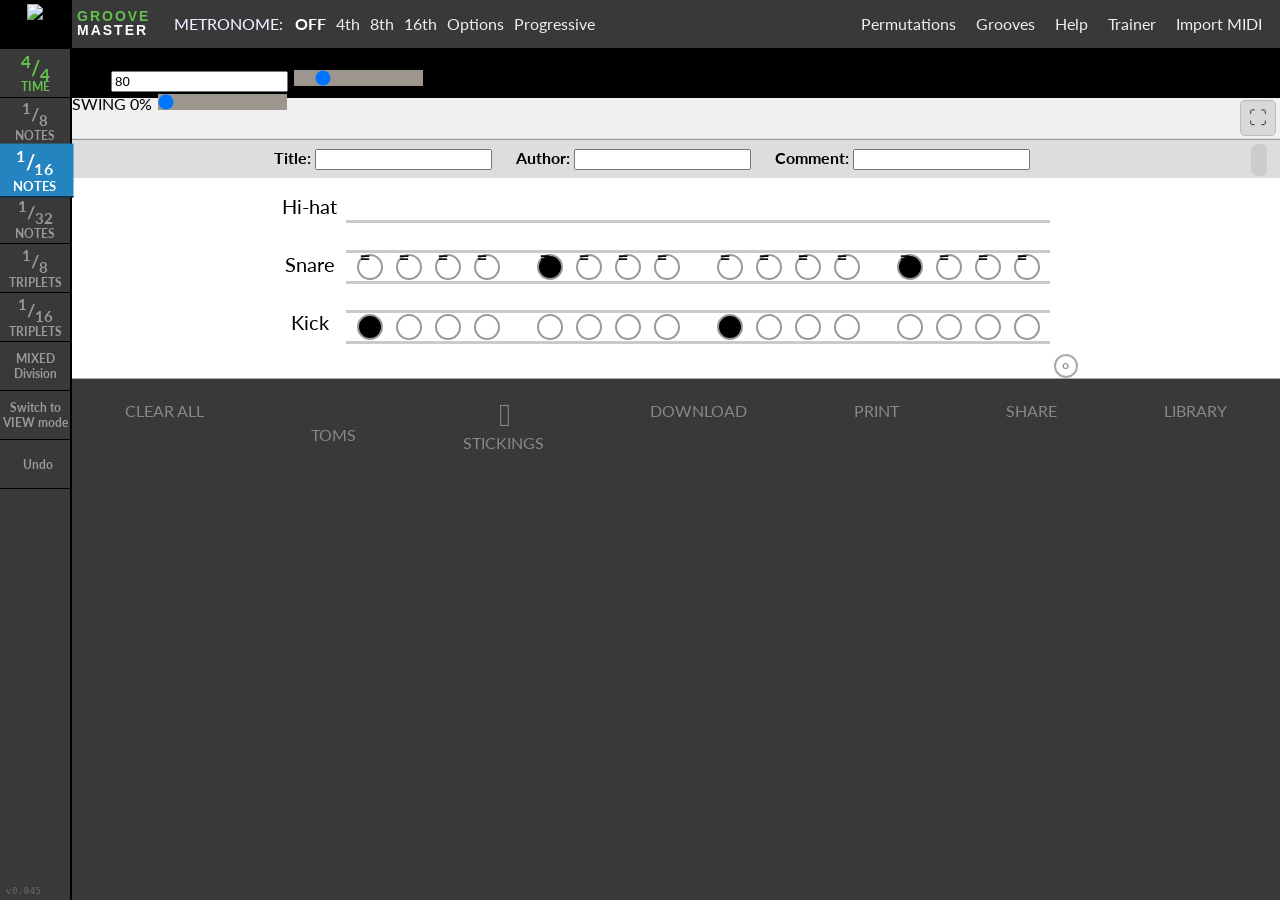
==== commit 2be88151: "v0.045 - fix A-B loop bar offset" ====
--- a/index.html
+++ b/index.html
@@ -517,6 +517,6 @@
 
 	</div>
 
-      <div id="gm-version">v0.044</div>
+      <div id="gm-version">v0.045</div>
 </body>
 </html>
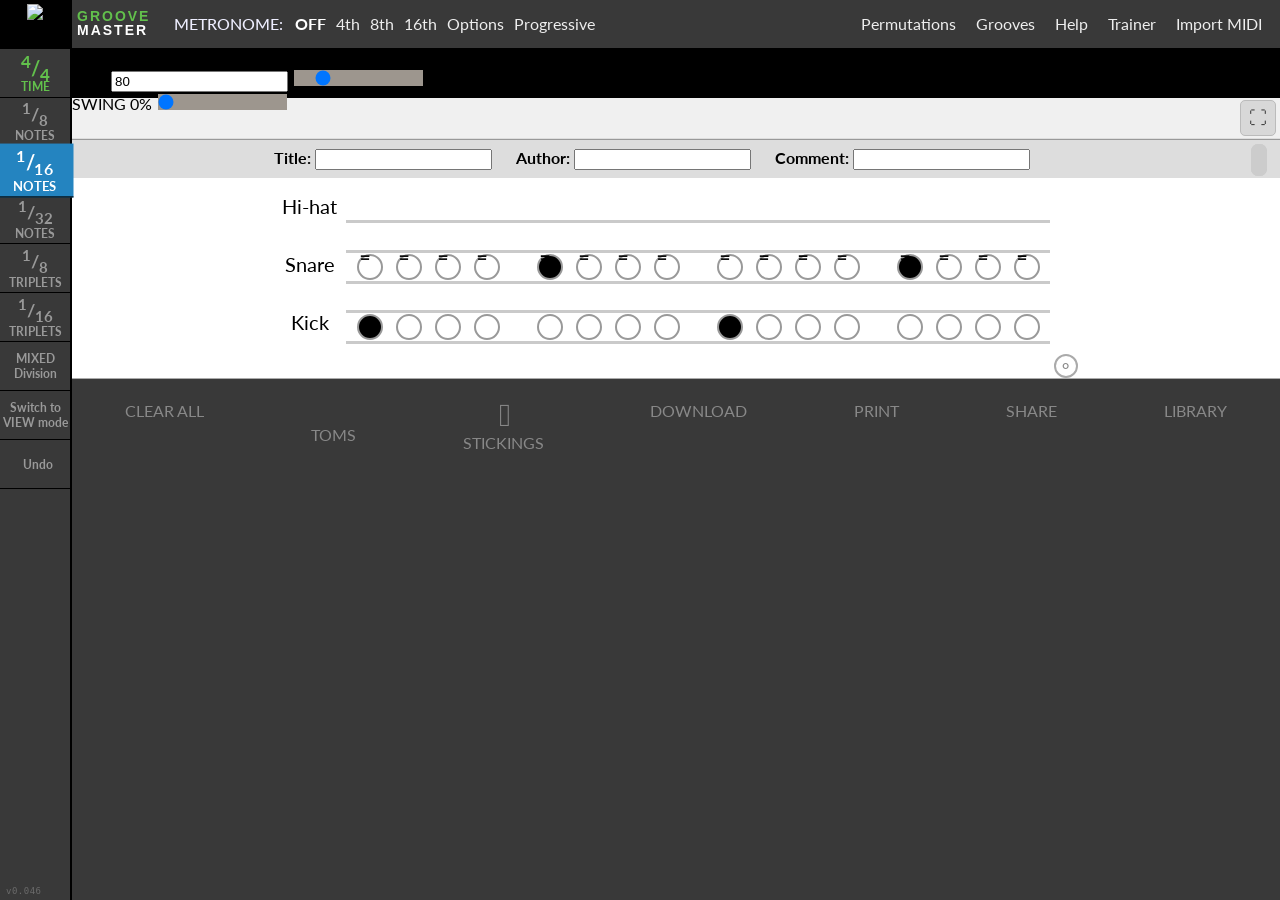
==== commit dfc4f7ca: "v0.046 - fix double-B button and playhead offset" ====
--- a/index.html
+++ b/index.html
@@ -517,6 +517,6 @@
 
 	</div>
 
-      <div id="gm-version">v0.045</div>
+      <div id="gm-version">v0.046</div>
 </body>
 </html>
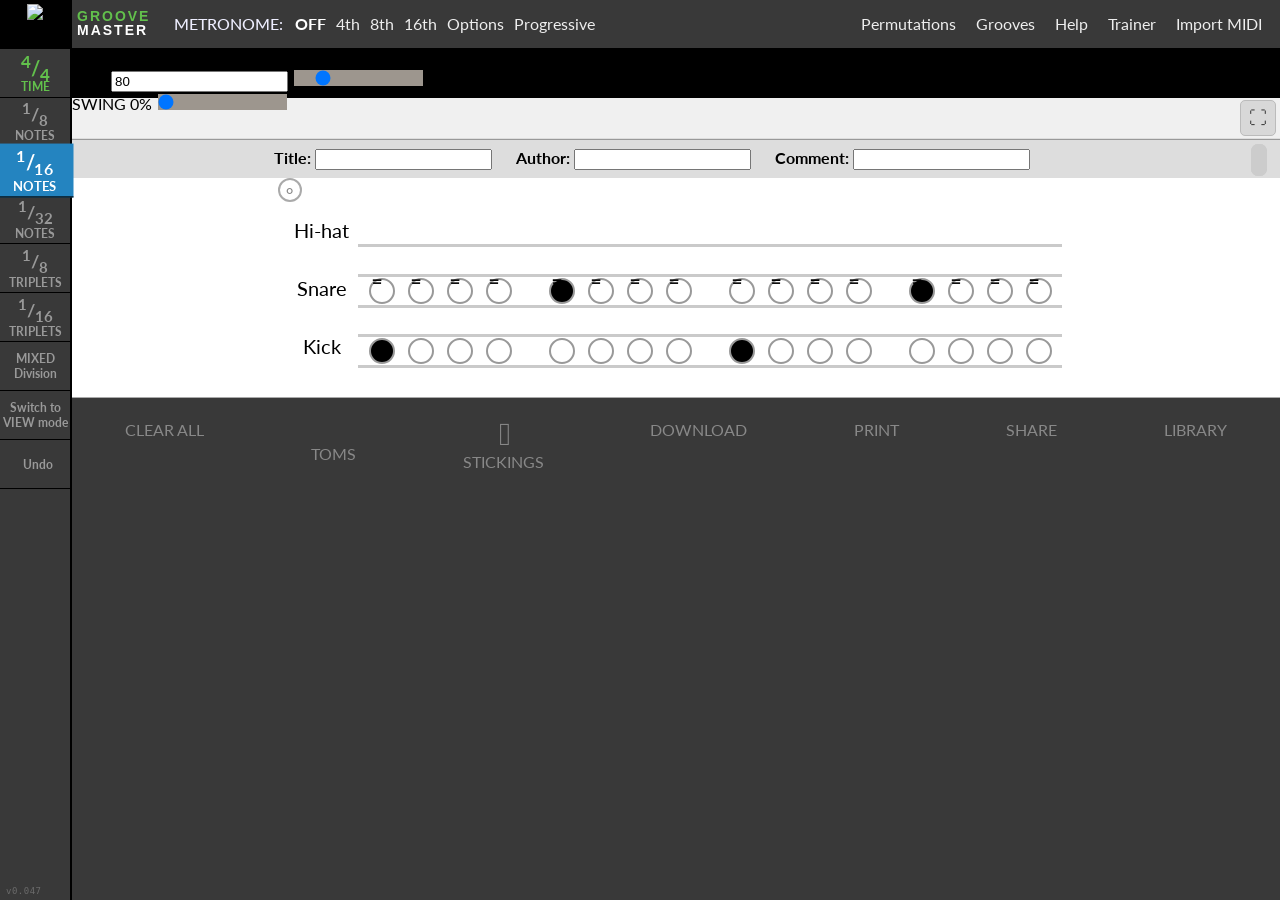
==== commit ac04beda: "v0.047 - A-B button at left edge of bar" ====
--- a/index.html
+++ b/index.html
@@ -517,6 +517,6 @@
 
 	</div>
 
-      <div id="gm-version">v0.046</div>
+      <div id="gm-version">v0.047</div>
 </body>
 </html>
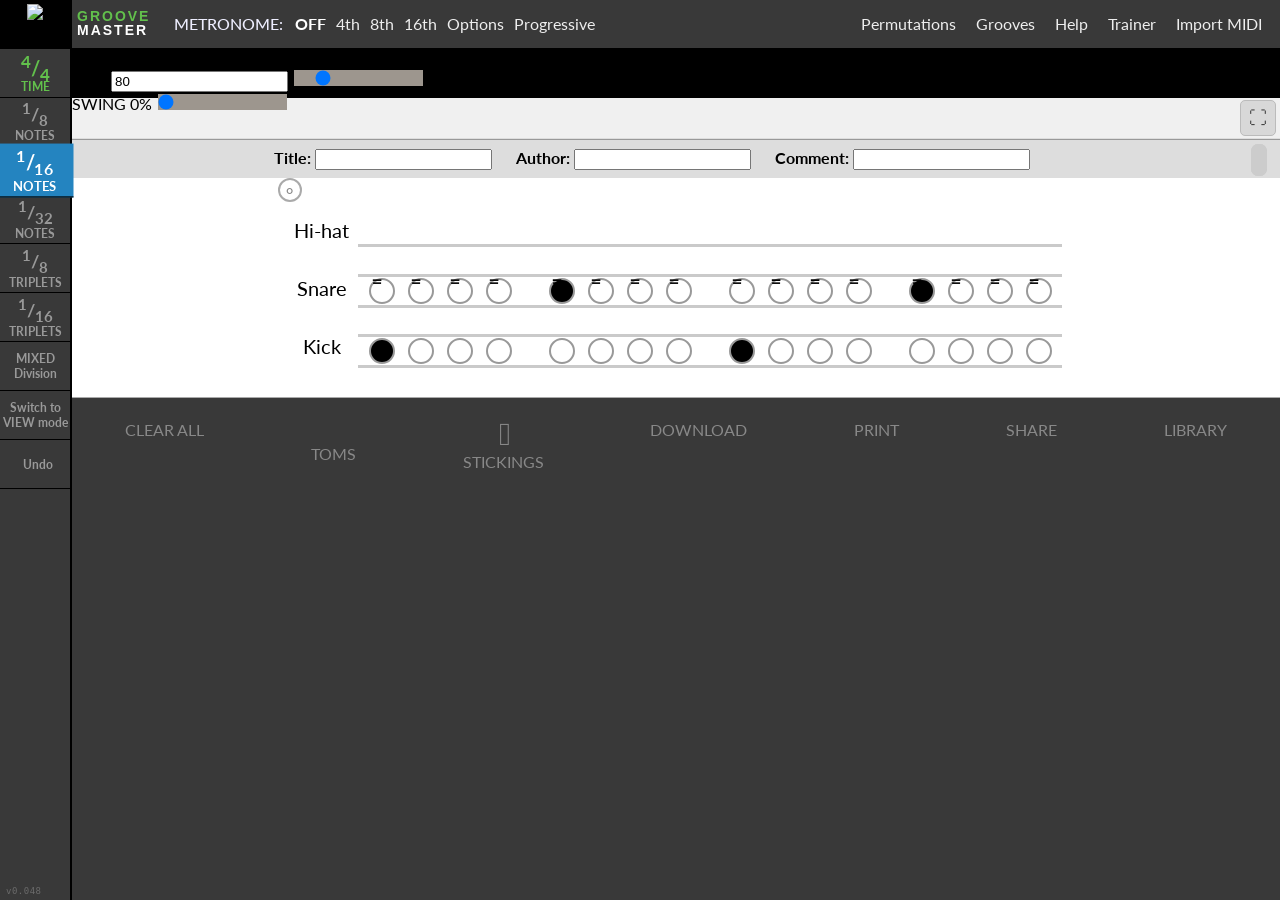
==== commit 1d2ce6d7: "v0.048 - A-B loop: B is exclusive end marker" ====
--- a/index.html
+++ b/index.html
@@ -517,6 +517,6 @@
 
 	</div>
 
-      <div id="gm-version">v0.047</div>
+      <div id="gm-version">v0.048</div>
 </body>
 </html>
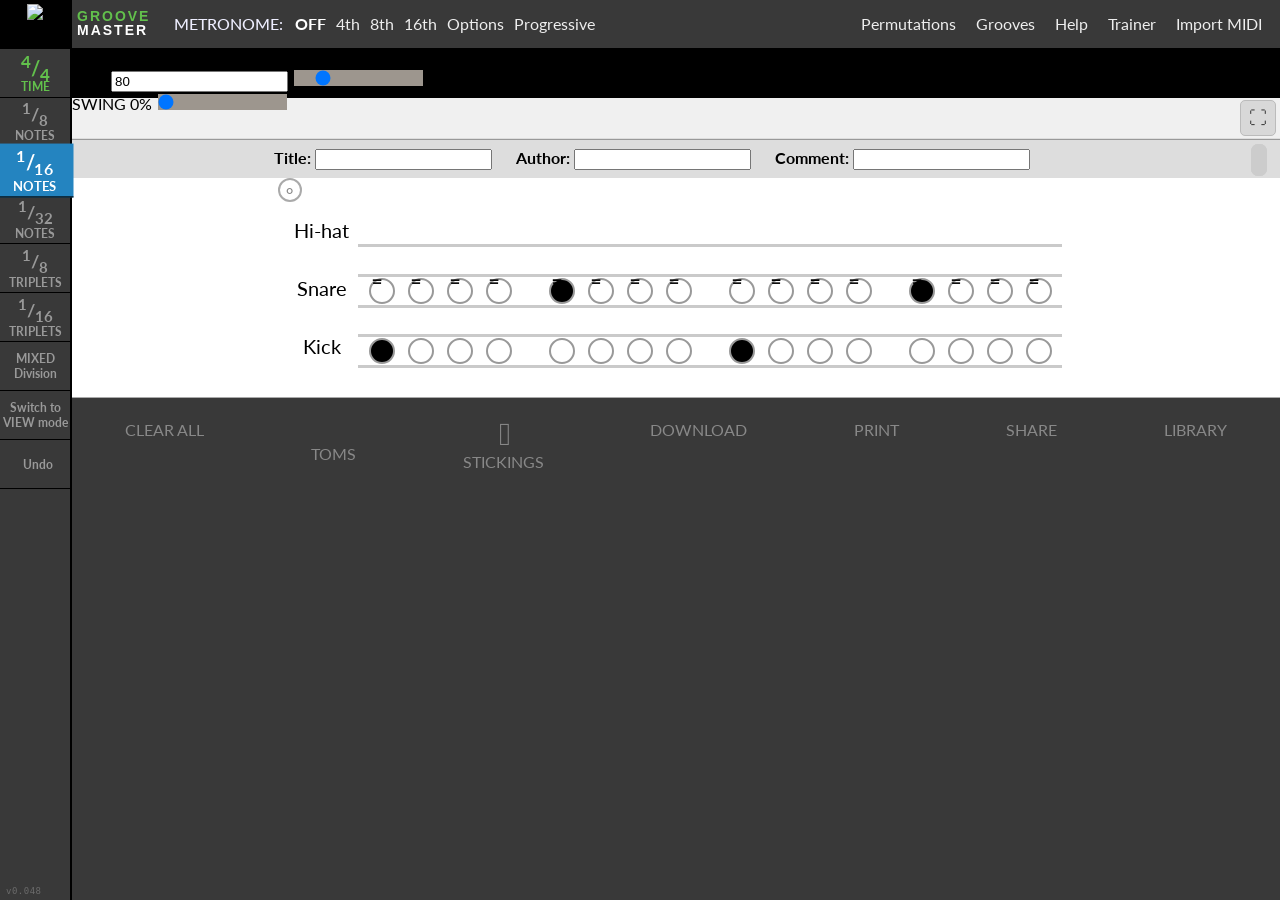
==== commit aa59e0aa: "revert: remove train mode JS - using built-in Mode=view instead" ====
--- a/index.html
+++ b/index.html
@@ -518,5 +518,5 @@
 	</div>
 
       <div id="gm-version">v0.048</div>
-</body>
-</html>
+
+</body>
--- a/css/groove_writer_orange.css
+++ b/css/groove_writer_orange.css
@@ -1426,3 +1426,33 @@
 		letter-spacing: 0.5px;
 	}
 
+
+/* ═══════════════════════════════════════
+   GROOVETRAINER EMBED MODE (?train=1)
+   Hides all chrome, shows notation only
+════════════════════════════════════════ */
+body.gt-train-mode {
+  background: #ffffff;
+  overflow: hidden;
+}
+body.gt-train-mode #LeftHandNav,
+body.gt-train-mode #TopNav,
+body.gt-train-mode .midiPlayerClass,
+body.gt-train-mode #grooveInfoContainer,
+body.gt-train-mode #sheetTopBar,
+body.gt-train-mode #bottomButtonRow,
+body.gt-train-mode #musicalInput,
+body.gt-train-mode #gm-version {
+  display: none !important;
+}
+body.gt-train-mode #sheetMusicDiv {
+  margin: 0 !important;
+  padding: 8px 0 0 0 !important;
+  width: 100% !important;
+  max-width: 100% !important;
+}
+body.gt-train-mode .Printable {
+  margin: 0 !important;
+  padding: 0 !important;
+}
+
